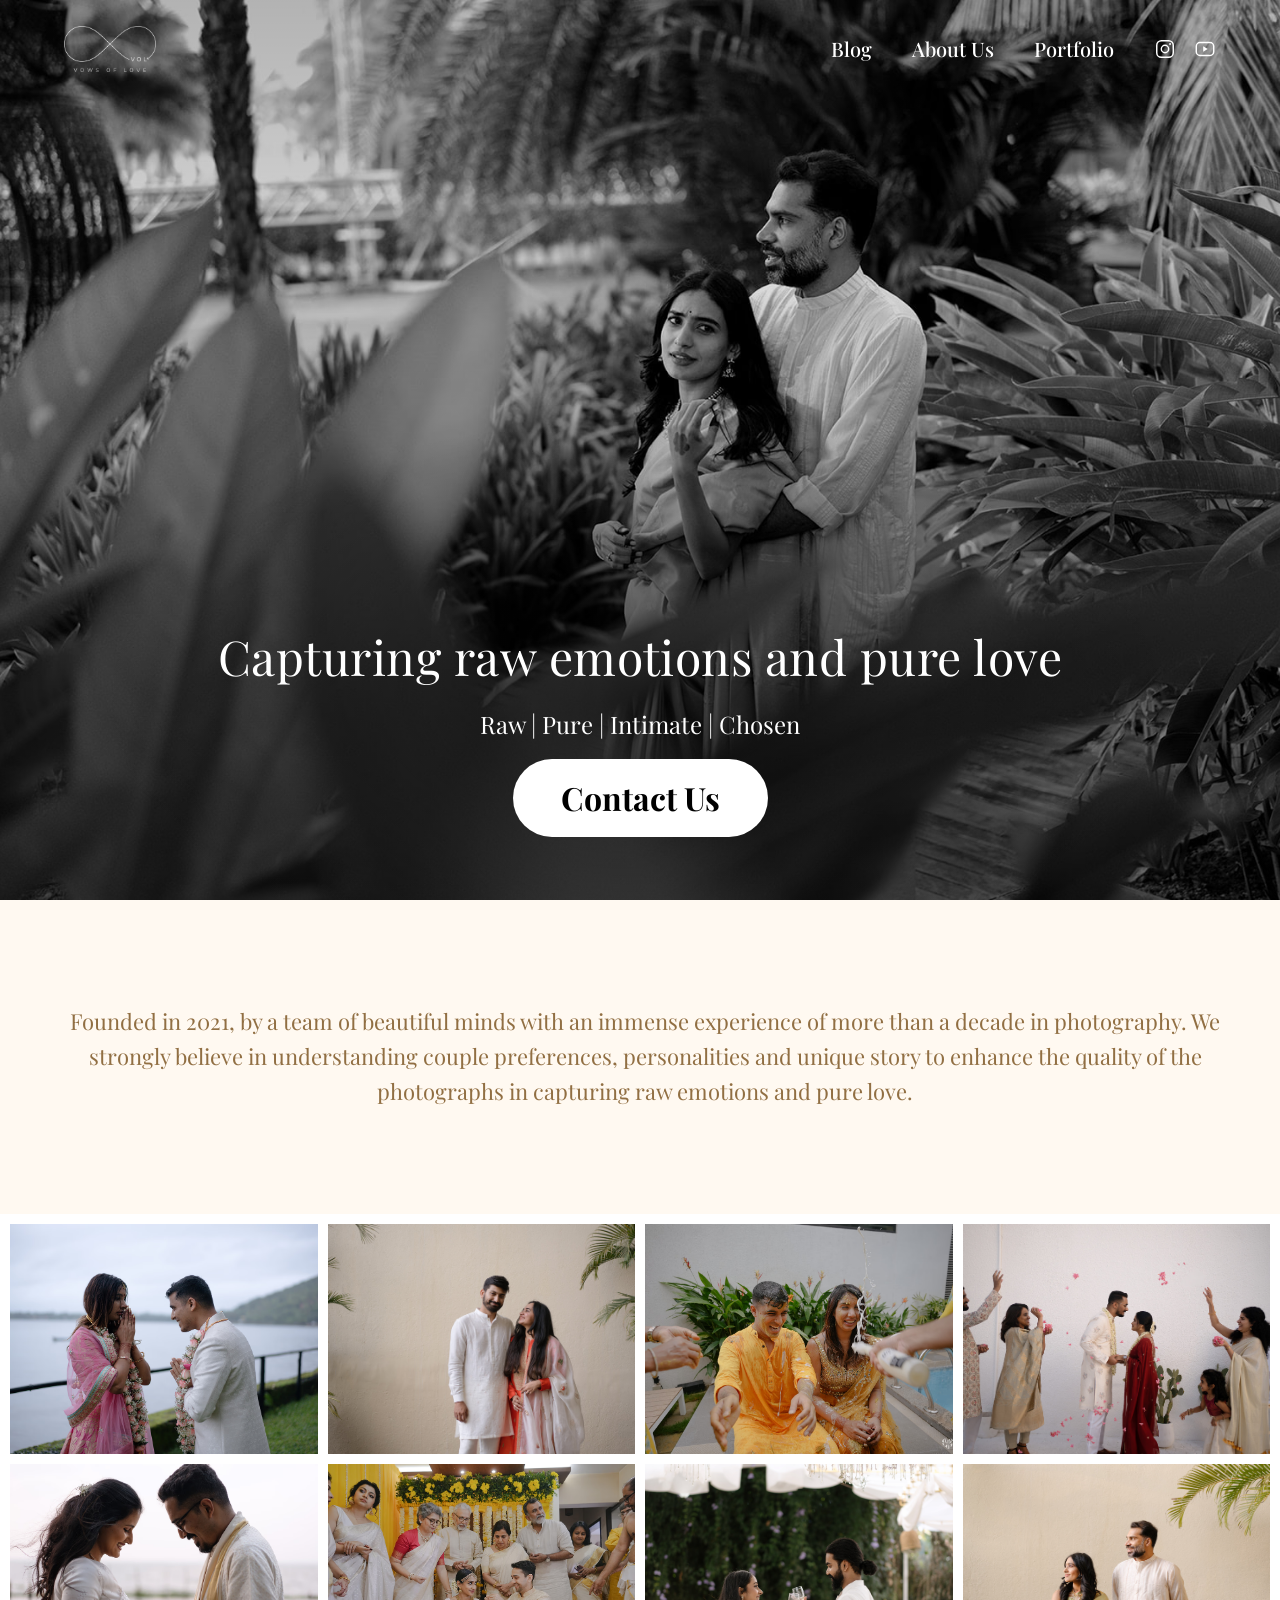
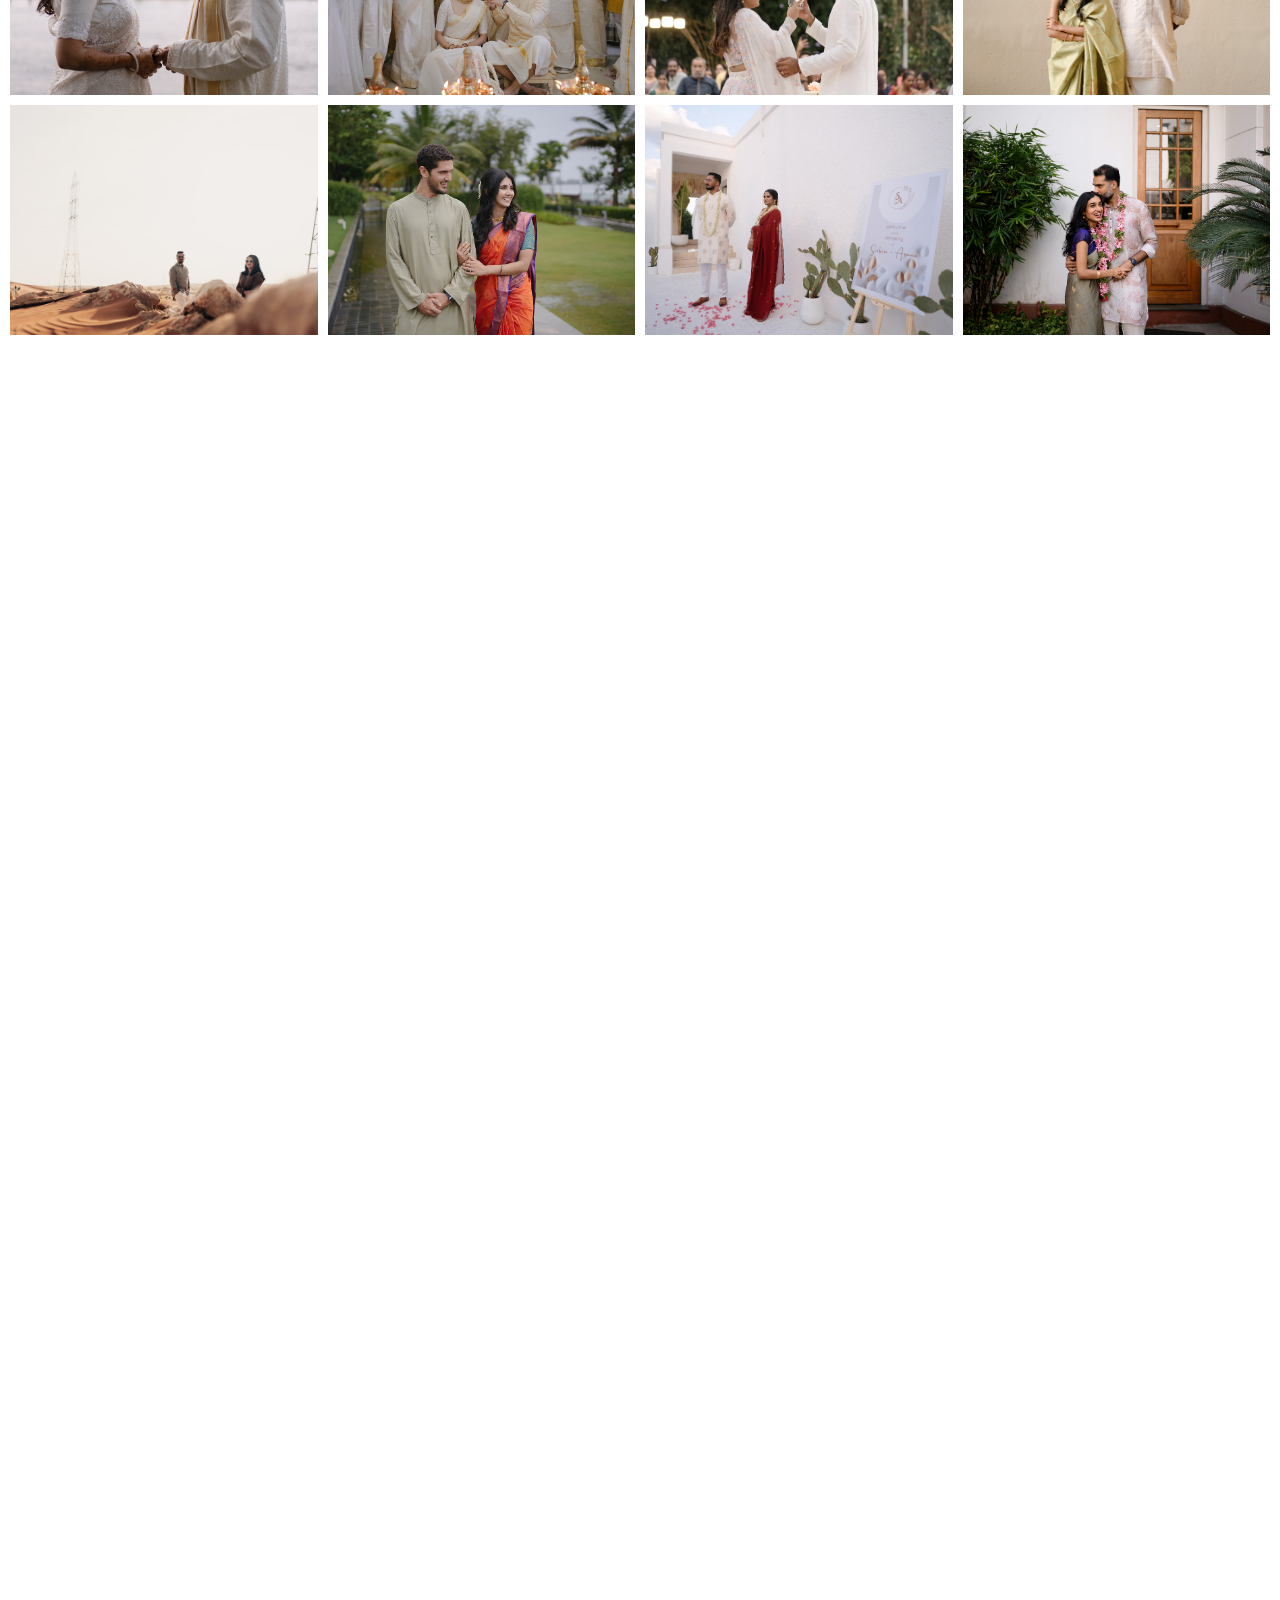
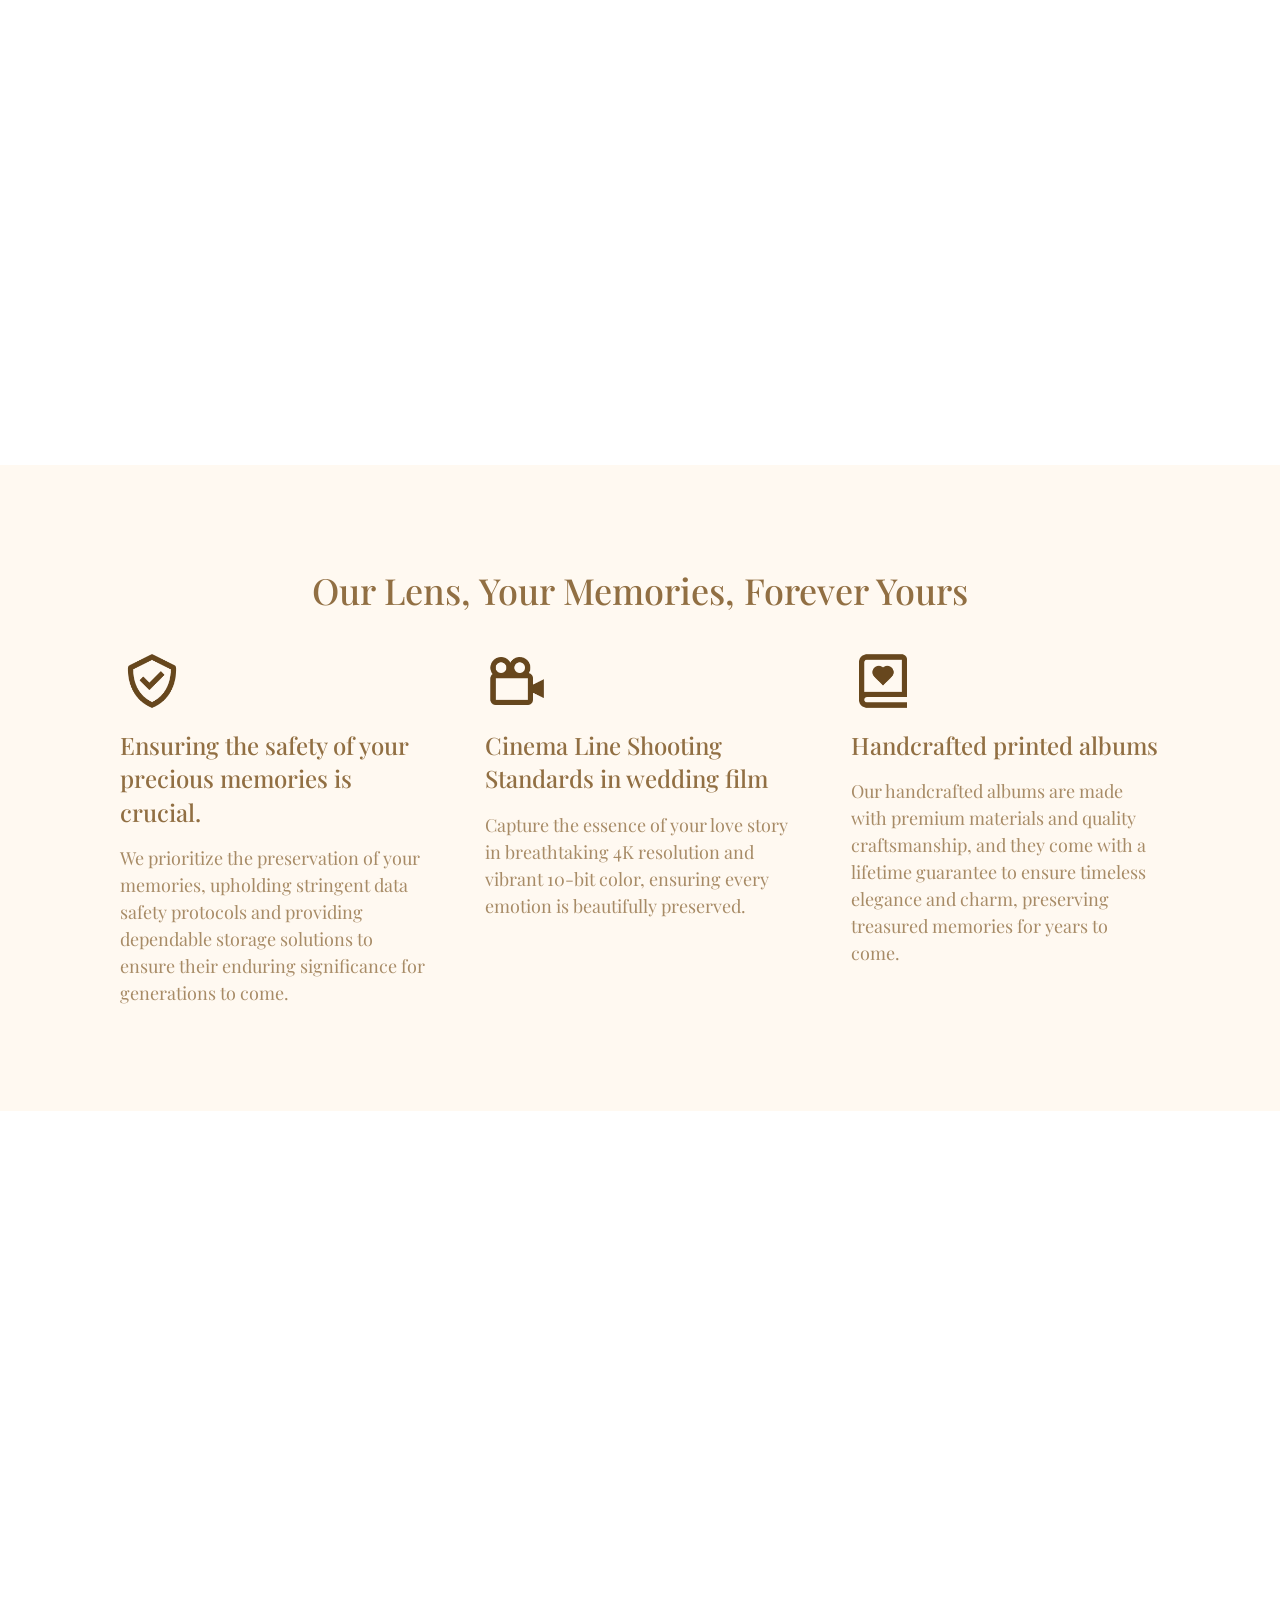
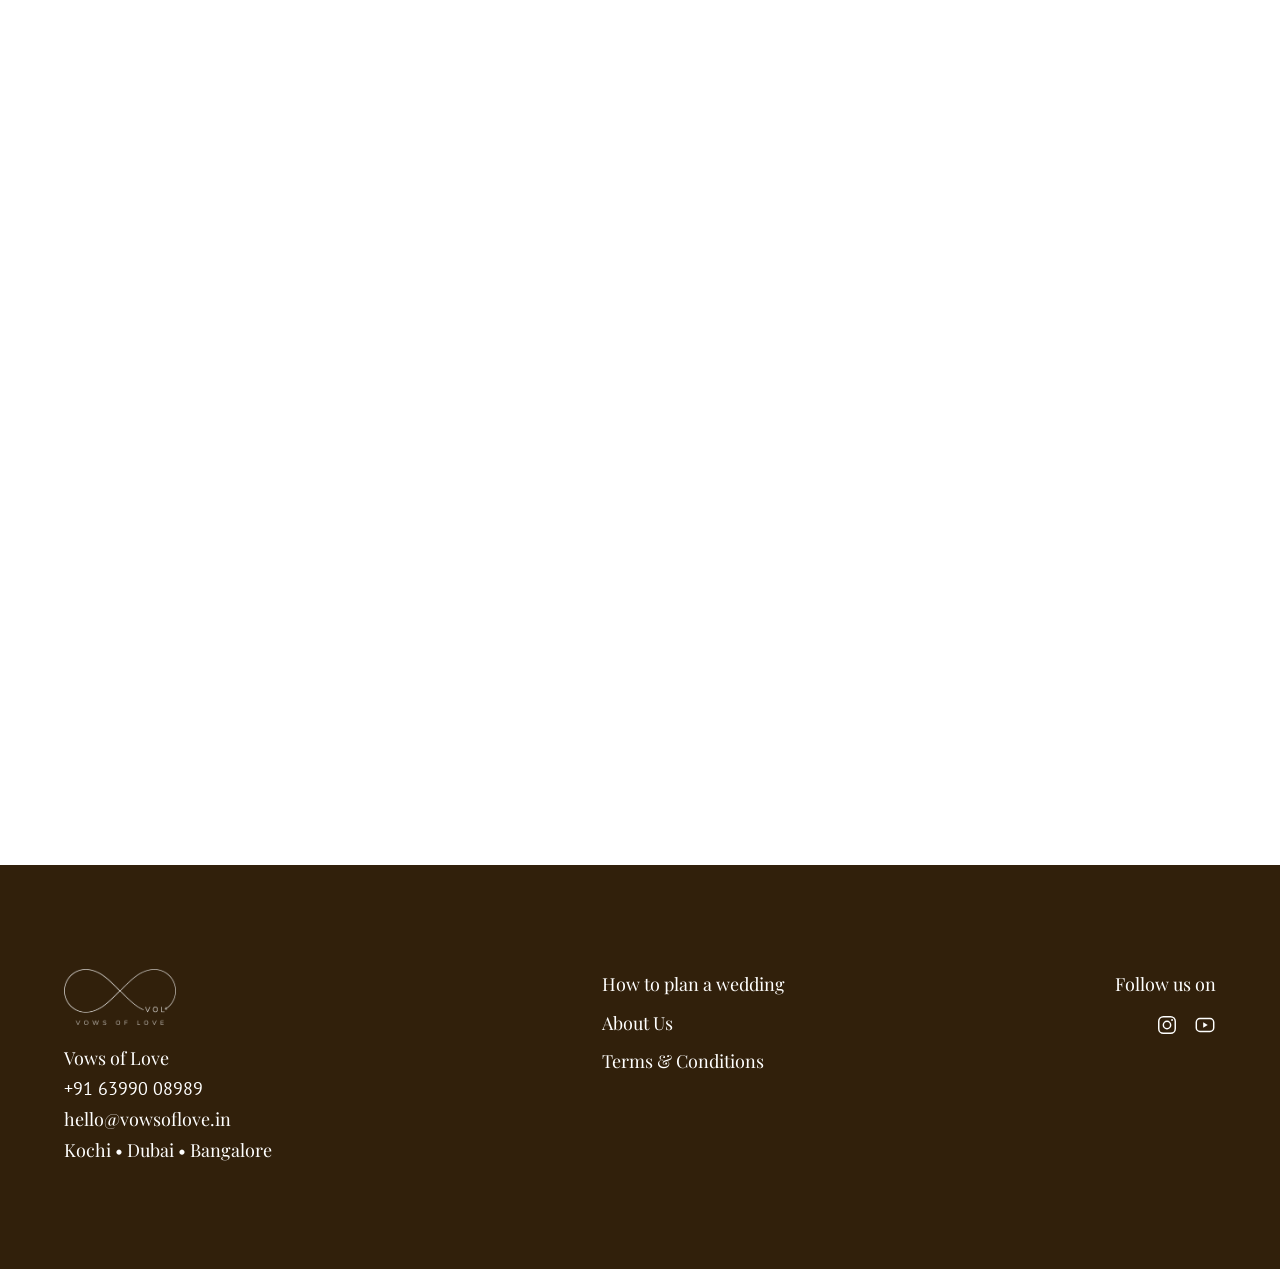
==== index.html @ e4da9278 "Initial commit: Vows of Love static site Hand-coded rebuild of the Framer site — home, about, weddin" ====
<!DOCTYPE html>
<html lang="en">
<head>
<meta charset="UTF-8" />
<meta name="viewport" content="width=device-width, initial-scale=1" />
<title>Vows of Love &mdash; Documentary Wedding Photography &amp; Films</title>
<meta name="description" content="Vows of Love (VOL) is a documentary-driven wedding photography and film studio capturing raw emotions, genuine connections and real moments. Based in Kochi, Dubai &amp; Bangalore." />
<meta name="keywords" content="wedding photography, wedding films, documentary wedding photography, candid wedding photographer, cinematic wedding film, Kochi wedding photographer, Dubai wedding photographer, Bangalore wedding photographer, Vows of Love, VOL" />
<meta name="author" content="Vows of Love" />
<meta name="robots" content="index, follow" />
<link rel="canonical" href="https://vowsoflove.in/" />
<meta name="theme-color" content="#31200b" />

<meta property="og:type" content="website" />
<meta property="og:site_name" content="Vows of Love" />
<meta property="og:title" content="Vows of Love — Documentary Wedding Photography & Films" />
<meta property="og:description" content="Capturing raw emotions and pure love. Documentary-driven, cinematic wedding photography and films." />
<meta property="og:url" content="https://vowsoflove.in/" />
<meta property="og:image" content="https://vowsoflove.in/images/hero_image.avif" />
<meta property="og:locale" content="en_US" />

<meta name="twitter:card" content="summary_large_image" />
<meta name="twitter:title" content="Vows of Love — Documentary Wedding Photography & Films" />
<meta name="twitter:description" content="Capturing raw emotions and pure love. Documentary-driven, cinematic wedding photography and films." />
<meta name="twitter:image" content="https://vowsoflove.in/images/hero_image.avif" />

<link rel="icon" href="favicon.svg" type="image/svg+xml" />
<link rel="apple-touch-icon" href="favicon.svg" />

<link rel="preconnect" href="https://fonts.googleapis.com" />
<link rel="preconnect" href="https://fonts.gstatic.com" crossorigin />
<link href="https://fonts.googleapis.com/css2?family=Playfair+Display:ital,wght@0,400;0,500;0,600;0,700;0,900;1,400;1,600&family=PT+Sans:wght@400;700&display=swap" rel="stylesheet" />
<link rel="stylesheet" href="css/styles.css" />
<script>document.documentElement.classList.add("js")</script>
<script type="application/ld+json">
{
  "@context": "https://schema.org",
  "@type": "ProfessionalService",
  "name": "Vows of Love",
  "alternateName": "VOL",
  "description": "Documentary-driven wedding photography and film studio capturing raw emotions and real moments.",
  "url": "https://vowsoflove.in/",
  "logo": "https://vowsoflove.in/favicon.svg",
  "image": "https://vowsoflove.in/images/hero_image.avif",
  "email": "hello@vowsoflove.in",
  "telephone": "+91-63990-08989",
  "foundingDate": "2021",
  "areaServed": ["Kochi", "Dubai", "Bangalore"],
  "sameAs": [
    "https://www.instagram.com/vowsoflove/",
    "https://www.youtube.com/@vowsoflove"
  ]
}
</script>
</head>
<body>

<!-- ============ HERO ============ -->
<section class="hero">
  <div class="hero__bg"></div>

  <header class="site-header">
    <a class="logo" href="./" aria-label="Vows of Love — home">
      <img src="images/logo.avif" alt="Vows of Love" />
    </a>
    <button class="nav-toggle" aria-label="Menu" aria-expanded="false">
      <span></span><span></span><span></span>
    </button>
    <nav class="nav">
      <a href="https://vowsoflove.pic-time.com/-anvithaamit/slidesblog/66155a6d12dd9012b037dd40?slideshowview=AAAAAN8AAACKPHDAaa4fJypTde-3_Q6gs95QeLQ_LTRPtUSsc5kYBvK4cDOcnmOZUrhyar-ElF2BUxKzBl6lVpk8tLTEt8O_mPviJJw5xzw56e62Av_DvQ,," target="_blank" rel="noopener">Blog</a>
      <a href="about.html">About Us</a>
      <a href="https://vowsoflove.pic-time.com/portfolio" target="_blank" rel="noopener">Portfolio</a>
      <span class="socials">
        <a href="https://www.instagram.com/vowsoflove/" target="_blank" rel="noopener" aria-label="Instagram">
          <svg viewBox="0 0 24 24"><rect x="3" y="3" width="18" height="18" rx="5"/><circle cx="12" cy="12" r="4"/><circle cx="17.5" cy="6.5" r="1" fill="#fff" stroke="none"/></svg>
          <span class="s-label">Instagram</span>
        </a>
        <a href="https://www.youtube.com/@vowsoflove." target="_blank" rel="noopener" aria-label="YouTube">
          <svg viewBox="0 0 24 24"><rect x="2.5" y="5" width="19" height="14" rx="4"/><path d="M10 9l5 3-5 3z" fill="#fff" stroke="none"/></svg>
          <span class="s-label">Youtube</span>
        </a>
      </span>
    </nav>
  </header>

  <div class="hero__inner">
    <h1>Capturing raw emotions and pure love</h1>
    <p class="hero__tagline">Raw | Pure | Intimate | Chosen</p>
    <a class="btn-pill" href="#contact">Contact Us</a>
  </div>
</section>

<!-- ============ INTRO ============ -->
<section class="intro" id="s-intro">
  <p class="reveal">Founded in 2021, by a team of beautiful minds with an immense experience of more than a decade in photography. We strongly believe in understanding couple preferences, personalities and unique story to enhance the quality of the photographs in capturing raw emotions and pure love.</p>
</section>

<!-- ============ PHOTO GRID (desktop) ============ -->
<section class="photo-grid" id="s-grid" aria-label="Photo gallery">
  <img src="images/gallery_01.avif" alt="Wedding photograph" loading="lazy" />
  <img src="images/gallery_02.avif" alt="Wedding photograph" loading="lazy" />
  <img src="images/gallery_03.avif" alt="Wedding photograph" loading="lazy" />
  <img src="images/gallery_04.avif" alt="Wedding photograph" loading="lazy" />
  <img src="images/gallery_05.avif" alt="Wedding photograph" loading="lazy" />
  <img src="images/gallery_06.avif" alt="Wedding photograph" loading="lazy" />
  <img src="images/gallery_07.avif" alt="Wedding photograph" loading="lazy" />
  <img src="images/gallery_08.avif" alt="Wedding photograph" loading="lazy" />
  <img src="images/gallery_09.avif" alt="Wedding photograph" loading="lazy" />
  <img src="images/gallery_10.avif" alt="Wedding photograph" loading="lazy" />
  <img src="images/gallery_11.avif" alt="Wedding photograph" loading="lazy" />
  <img src="images/gallery_12.avif" alt="Wedding photograph" loading="lazy" />
</section>

<!-- ============ PHOTO MARQUEE (mobile) ============ -->
<div class="photo-marquee" aria-label="Photo gallery">
  <div class="pm-row">
    <div class="pm-track pm-track--ltr">
      <img src="images/gallery_01.avif" alt="Wedding photograph" loading="lazy" />
      <img src="images/gallery_02.avif" alt="Wedding photograph" loading="lazy" />
      <img src="images/gallery_03.avif" alt="Wedding photograph" loading="lazy" />
      <img src="images/gallery_04.avif" alt="Wedding photograph" loading="lazy" />
      <img src="images/gallery_05.avif" alt="Wedding photograph" loading="lazy" />
      <img src="images/gallery_06.avif" alt="Wedding photograph" loading="lazy" />
      <img src="images/gallery_01.avif" alt="" aria-hidden="true" loading="lazy" />
      <img src="images/gallery_02.avif" alt="" aria-hidden="true" loading="lazy" />
      <img src="images/gallery_03.avif" alt="" aria-hidden="true" loading="lazy" />
      <img src="images/gallery_04.avif" alt="" aria-hidden="true" loading="lazy" />
      <img src="images/gallery_05.avif" alt="" aria-hidden="true" loading="lazy" />
      <img src="images/gallery_06.avif" alt="" aria-hidden="true" loading="lazy" />
    </div>
  </div>
  <div class="pm-row">
    <div class="pm-track pm-track--rtl">
      <img src="images/gallery_07.avif" alt="Wedding photograph" loading="lazy" />
      <img src="images/gallery_08.avif" alt="Wedding photograph" loading="lazy" />
      <img src="images/gallery_09.avif" alt="Wedding photograph" loading="lazy" />
      <img src="images/gallery_10.avif" alt="Wedding photograph" loading="lazy" />
      <img src="images/gallery_11.avif" alt="Wedding photograph" loading="lazy" />
      <img src="images/gallery_12.avif" alt="Wedding photograph" loading="lazy" />
      <img src="images/gallery_07.avif" alt="" aria-hidden="true" loading="lazy" />
      <img src="images/gallery_08.avif" alt="" aria-hidden="true" loading="lazy" />
      <img src="images/gallery_09.avif" alt="" aria-hidden="true" loading="lazy" />
      <img src="images/gallery_10.avif" alt="" aria-hidden="true" loading="lazy" />
      <img src="images/gallery_11.avif" alt="" aria-hidden="true" loading="lazy" />
      <img src="images/gallery_12.avif" alt="" aria-hidden="true" loading="lazy" />
    </div>
  </div>
</div>

<!-- ============ OUR APPROACH ============ -->
<section class="section approach" id="s-approach">
  <h2 class="sec-title reveal">Our Approach</h2>
  <p class="approach__lead reveal">We strongly believe that, genuine interest of understanding each of our couple is the best way to ensure the documentation of your big day and to deliver something that stays close to their heart forever. Our approach involves three stages,</p>
  <div class="approach__cols reveal">
    <p>We'll start with Pre-Production and planning, creating a customized pre-design document outlining the rituals, events, and timelines for your day. This helps with time management. The Creative Curator leads the process, understanding your needs and coordinating with the team, including facilitating testimonials from your recommended people. A Team Associate will be your point of contact throughout the process.</p>
    <p>The Execution, our Creative Curator with a team of experts in visual documenting will be blending with the you both in a great way of understanding your tastes on photography. Our Lead Photographers and Videographers will be assigned with specific roles and responsibilities to ensure the best way of creative documenting. Along with that, CC helps with guidance in your whole from visual creators perspective.</p>
    <p>The Postproduction, is where we presents the everlasting visual outputs ensuring every timelines which is already shared with you. Here we ensures your preferences with freedom of changes in outputs with our Creative Curator and Lead Editor.</p>
  </div>
</section>

<!-- ============ PARALLAX BANNER ============ -->
<section class="banner" id="s-banner" role="img" aria-label="Wedding moment"></section>

<!-- ============ FEATURED ON ============ -->
<section class="section featured" id="s-featured">
  <div class="featured__head reveal">
    <h2 class="sec-title">Featured on</h2>
    <span class="rule"></span>
  </div>
  <div class="logo-row reveal">
    <img class="l-mywed" src="images/client_logo_01.avif" alt="MyWed" loading="lazy" />
    <span class="dot"></span>
    <img class="l-wide" src="images/client_logo_02.avif" alt="WeddingSutra" loading="lazy" />
    <span class="dot"></span>
    <img class="l-vogue" src="images/client_logo_03.avif" alt="Vogue" loading="lazy" />
    <span class="dot"></span>
    <img class="l-zeiss" src="images/client_logo_04.webp" alt="Zeiss" loading="lazy" />
    <span class="dot"></span>
    <img class="l-sony" src="images/client_logo_05.avif" alt="Sony Alpha" loading="lazy" />
  </div>
</section>

<!-- ============ OUR LENS ============ -->
<section class="lens" id="s-lens">
  <h2 class="sec-title reveal">Our Lens, Your Memories, Forever Yours</h2>
  <div class="lens__cards">
    <article class="lens__card reveal">
      <img src="images/feature_icon_01.webp" alt="" aria-hidden="true" loading="lazy" />
      <h3>Ensuring the safety of your precious memories is crucial.</h3>
      <p>We prioritize the preservation of your memories, upholding stringent data safety protocols and providing dependable storage solutions to ensure their enduring significance for generations to come.</p>
    </article>
    <article class="lens__card reveal">
      <img src="images/feature_icon_02.webp" alt="" aria-hidden="true" loading="lazy" />
      <h3>Cinema Line Shooting Standards in wedding film</h3>
      <p>Capture the essence of your love story in breathtaking 4K resolution and vibrant 10-bit color, ensuring every emotion is beautifully preserved.</p>
    </article>
    <article class="lens__card reveal">
      <img src="images/feature_icon_03.avif" alt="" aria-hidden="true" loading="lazy" />
      <h3>Handcrafted printed albums</h3>
      <p>Our handcrafted albums are made with premium materials and quality craftsmanship, and they come with a lifetime guarantee to ensure timeless elegance and charm, preserving treasured memories for years to come.</p>
    </article>
  </div>
</section>

<!-- ============ CONTACT ============ -->
<section class="contact" id="contact">
  <iframe id="sn-form" title="Contact form"
    src="https://app.studioninja.co/contactform/parser/0a800fc8-77b1-1ee0-8177-dd617b1e3b1f/0a800fc9-77b1-1b90-8177-df7c1ca32be2"
    height="1200" scrolling="no" allowfullscreen></iframe>
</section>
<script src="https://app.studioninja.co/client-assets/form-render/assets/scripts/iframeResizer.js" data-iframe-id="sn-form"></script>

<!-- ============ FOOTER ============ -->
<footer class="site-footer">
  <div class="site-footer__inner">
    <div class="f-brand">
      <img src="images/logo.avif" alt="Vows of Love" />
      <p>Vows of Love</p>
      <p class="phone"><a href="tel:+916399008989">+91 63990 08989</a></p>
      <p><a href="mailto:hello@vowsoflove.in">hello@vowsoflove.in</a></p>
      <p>Kochi &bull; Dubai &bull; Bangalore</p>
    </div>
    <nav class="f-links">
      <a href="how-to-plan-a-wedding.html">How to plan a wedding</a>
      <a href="about.html">About Us</a>
      <a href="terms-and-conditions.html">Terms &amp; Conditions</a>
    </nav>
    <div class="f-social">
      <p>Follow us on</p>
      <div class="icons">
        <a href="https://www.instagram.com/vowsoflove/" target="_blank" rel="noopener" aria-label="Instagram">
          <svg viewBox="0 0 24 24"><rect x="3" y="3" width="18" height="18" rx="5"/><circle cx="12" cy="12" r="4"/><circle cx="17.5" cy="6.5" r="1" fill="#fff" stroke="none"/></svg>
        </a>
        <a href="https://www.youtube.com/@vowsoflove." target="_blank" rel="noopener" aria-label="YouTube">
          <svg viewBox="0 0 24 24"><rect x="2.5" y="5" width="19" height="14" rx="4"/><path d="M10 9l5 3-5 3z" fill="#fff" stroke="none"/></svg>
        </a>
      </div>
    </div>
  </div>
</footer>

<script src="js/main.js"></script>
</body>
</html>
---- css/styles.css ----
/* =========================================================
   Vows of Love — rebuilt without Framer
   ========================================================= */

/* ---------- Reset ---------- */
*,*::before,*::after{box-sizing:border-box;margin:0;padding:0}
html{-webkit-text-size-adjust:100%;scroll-behavior:smooth;overflow-x:hidden}
body{
  font-family:"Playfair Display",Georgia,"Times New Roman",serif;
  color:var(--brown);
  background:#fff;
  line-height:1.5;
  -webkit-font-smoothing:antialiased;
}
img{display:block;max-width:100%;height:auto}
a{color:inherit;text-decoration:none}
button{font:inherit;cursor:pointer}
ul{list-style:none}

/* ---------- Tokens ---------- */
:root{
  --brown:#916f43;
  --brown-80:rgba(145,111,67,.8);
  --cream:#fff9f1;
  --dark:#31200b;
  --white:#fff;
  --maxw:1280px;
  --pad-x:64px;
  --sec-y:104px;
  --serif:"Playfair Display",Georgia,"Times New Roman",serif;
  --sans:"PT Sans","Trebuchet MS",system-ui,sans-serif;
}

/* ---------- Layout helpers ---------- */
.section{padding:var(--sec-y) var(--pad-x)}
.container{max-width:1152px;margin-inline:auto}
.bg-cream{background:var(--cream)}
.bg-white{background:#fff}
.center{text-align:center}

/* ---------- Reveal animation ---------- */
.js .reveal{opacity:0;transform:translateY(24px);transition:opacity .8s ease,transform .8s ease}
.js .reveal.is-visible{opacity:1;transform:none}
@media (prefers-reduced-motion:reduce){
  .reveal{opacity:1;transform:none;transition:none}
  .pm-track{animation:none !important}
  html{scroll-behavior:auto}
}

/* =========================================================
   Header / Nav
   ========================================================= */
.site-header{
  position:absolute;top:0;left:0;right:0;z-index:40;
  display:flex;align-items:center;justify-content:space-between;
  padding:26px var(--pad-x);
}
.site-header--solid{position:static;background:var(--dark)}
.site-header .logo{position:relative;z-index:41}
.site-header .logo img{height:46px;width:auto}
.site-header--solid .logo img{filter:brightness(0) invert(1);opacity:.92}
.nav{display:flex;align-items:center;gap:40px}
.nav a,.nav span{
  font-family:var(--serif);font-weight:500;font-size:20px;color:#fff;
  transition:opacity .2s ease;
}
.nav a:hover{opacity:.7}
.nav .socials{display:flex;align-items:center;gap:18px}
.nav .socials a{display:inline-flex;align-items:center;gap:14px}
.nav .socials svg{width:22px;height:22px;fill:none;stroke:#fff;stroke-width:1.6}
.s-label{display:none}
.nav-toggle{display:none;background:none;border:0;width:32px;height:32px;position:relative;z-index:41}
.nav-toggle span{
  display:block;height:2px;width:100%;background:#fff;margin:6px 0;border-radius:2px;
  transform-origin:center;transition:transform .3s ease,opacity .2s ease;
}
.nav-toggle[aria-expanded="true"] span:nth-child(1){transform:translateY(8px) rotate(45deg)}
.nav-toggle[aria-expanded="true"] span:nth-child(2){opacity:0}
.nav-toggle[aria-expanded="true"] span:nth-child(3){transform:translateY(-8px) rotate(-45deg)}

/* =========================================================
   Hero
   ========================================================= */
.hero{
  position:relative;
  min-height:100svh;
  min-height:100vh;
  display:flex;flex-direction:column;justify-content:flex-end;
  align-items:center;
  padding:0 24px clamp(40px,7vh,72px);
  color:#fff;
  overflow:hidden;
}
.hero__bg{
  position:absolute;inset:0;
  background:url("../images/hero_image.avif") center/cover no-repeat;
}
.hero__bg::after{
  content:"";position:absolute;inset:0;
  background:
    radial-gradient(60% 45% at 50% 78%,rgba(0,0,0,.55),transparent 70%),
    linear-gradient(to bottom,rgba(0,0,0,.28) 0%,rgba(0,0,0,.12) 32%,rgba(0,0,0,.55) 100%);
}
.hero__inner{position:relative;z-index:2;display:flex;flex-direction:column;align-items:center;gap:20px;max-width:900px}
.hero h1{
  font-family:var(--serif);font-weight:400;font-size:48px;line-height:1.4;
  text-align:center;letter-spacing:.01em;
}
.hero__tagline{font-family:var(--serif);font-weight:400;font-size:24px;line-height:1.2;text-align:center}
.btn-pill{
  display:inline-flex;align-items:center;justify-content:center;
  background:#fff;color:#000;
  font-family:var(--serif);font-weight:700;font-size:32px;line-height:1.2;
  padding:20px 48px;border-radius:120px;
  transition:transform .2s ease,box-shadow .2s ease;
}
.btn-pill:hover{transform:translateY(-2px);box-shadow:0 12px 30px rgba(0,0,0,.25)}

/* =========================================================
   Intro
   ========================================================= */
.intro{background:var(--cream);padding:var(--sec-y) 54px var(--sec-y) 64px}
.intro p{
  max-width:1162px;margin-inline:auto;text-align:center;
  font-family:var(--serif);font-weight:400;font-size:22px;line-height:1.6;color:var(--brown);
}

/* =========================================================
   Photo grid (desktop only)
   ========================================================= */
.photo-grid{
  display:grid;grid-template-columns:repeat(4,1fr);gap:10px;background:#fff;
  padding:10px;
}
.photo-grid img{width:100%;height:100%;aspect-ratio:4/3;object-fit:cover;display:block}

/* Mobile photo marquee (two rows, opposite directions) */
.photo-marquee{display:none}
@keyframes pm-ltr{from{transform:translateX(-50%)}to{transform:translateX(0)}}
@keyframes pm-rtl{from{transform:translateX(0)}to{transform:translateX(-50%)}}

/* =========================================================
   Section heading
   ========================================================= */
.sec-title{
  font-family:var(--serif);font-weight:500;font-size:36px;line-height:1.2;
  color:var(--brown);text-align:center;
}
.eyebrow{
  font-family:var(--serif);font-weight:500;font-size:16px;letter-spacing:.18em;
  text-transform:uppercase;color:var(--brown-80);text-align:center;
}

/* =========================================================
   Our Approach
   ========================================================= */
.approach{display:flex;flex-direction:column;align-items:center;gap:30px;background:#fff}
.approach__lead{
  max-width:1152px;text-align:center;
  font-family:var(--serif);font-weight:400;font-size:22px;line-height:1.6;color:var(--brown);
}
.approach__cols{
  display:grid;grid-template-columns:repeat(3,1fr);gap:32px;max-width:1152px;width:100%;
  margin-top:12px;
}
.approach__cols p{
  background:#fffbf4;
  border:1px solid #ece0d0;
  border-radius:18px;
  padding:40px 34px;
  text-align:center;
  font-family:var(--serif);font-weight:400;font-size:18px;line-height:1.5;color:var(--brown-80);
}

/* =========================================================
   Full-bleed parallax banner
   ========================================================= */
.banner{
  height:502px;
  background:url("../images/mid_sec.avif") center/cover no-repeat fixed;
}

/* =========================================================
   Featured on
   ========================================================= */
.featured{display:flex;flex-direction:column;align-items:center;gap:44px;background:#fff}
.featured__head{display:flex;flex-direction:column;align-items:center;gap:14px}
.featured__head .rule{width:96px;height:1px;background:rgba(145,111,67,.45)}
.logo-row{
  display:flex;flex-wrap:wrap;align-items:center;justify-content:center;gap:44px;
  max-width:1200px;
}
.logo-row img{
  height:46px;width:auto;max-width:300px;object-fit:contain;
  filter:grayscale(1);opacity:.5;
}
.logo-row .dot{width:7px;height:7px;border-radius:50%;background:var(--brown);opacity:.65;flex:none}

/* =========================================================
   Our Lens (feature cards)
   ========================================================= */
.lens{background:var(--cream);padding:var(--sec-y) 120px;display:flex;flex-direction:column;align-items:center;gap:36px}
.lens__cards{display:grid;grid-template-columns:repeat(3,1fr);gap:56px;max-width:1152px;width:100%}
.lens__card{display:flex;flex-direction:column;align-items:flex-start;gap:16px}
.lens__card img{width:64px;height:64px;object-fit:contain}
.lens__card h3{
  font-family:var(--serif);font-weight:500;font-size:24px;line-height:1.4;color:var(--brown);
}
.lens__card p{
  font-family:var(--serif);font-weight:400;font-size:18px;line-height:1.5;color:var(--brown-80);
}

/* =========================================================
   Contact (Studio Ninja embed)
   ========================================================= */
.contact{
  background:#fff;
  padding:clamp(40px,6vw,80px) 24px;
  display:flex;justify-content:center;
}
.contact iframe{
  width:100%;max-width:600px;border:0;overflow:hidden;
}

/* =========================================================
   Footer
   ========================================================= */
.site-footer{background:var(--dark);color:#fff;padding:var(--sec-y) var(--pad-x)}
.site-footer__inner{
  max-width:1200px;margin-inline:auto;
  display:flex;flex-wrap:wrap;justify-content:space-between;gap:80px;
}
.site-footer .f-brand img{height:56px;width:auto;margin-bottom:18px}
.site-footer .f-brand p,
.site-footer .f-links a,
.site-footer .f-social p{
  font-family:var(--serif);font-weight:400;font-size:18px;line-height:1.7;color:#fff;
}
.site-footer .f-brand p.phone{font-family:var(--sans)}
.site-footer .f-links{display:flex;flex-direction:column;gap:8px}
.site-footer .f-links a:hover{opacity:.7}
.site-footer .f-social{display:flex;flex-direction:column;align-items:flex-end;gap:14px;text-align:right}
.site-footer .f-social .icons{display:flex;gap:16px}
.site-footer .f-social svg{width:22px;height:22px;fill:none;stroke:#fff;stroke-width:1.6}

/* =========================================================
   Interior pages (Guide / Terms)
   ========================================================= */
.page-hero{background:var(--cream);padding:88px var(--pad-x) 64px;text-align:center}
.page-hero .eyebrow{margin-bottom:14px}
.page-hero h1{
  font-family:var(--serif);font-weight:700;font-size:48px;line-height:1.3;color:var(--dark);
}
.page-hero .sub{
  margin-top:12px;font-family:var(--serif);font-weight:400;font-size:22px;color:var(--brown);
}
.prose{max-width:860px;margin:0 auto;padding:72px var(--pad-x) 96px}
.prose .step-no{
  font-family:var(--serif);font-weight:500;font-size:15px;letter-spacing:.16em;
  text-transform:uppercase;color:var(--brown-80);
}
.prose h2{
  font-family:var(--serif);font-weight:600;font-size:24px;line-height:1.4;color:var(--brown);
  margin:6px 0 8px;
}
.prose p{
  font-family:var(--serif);font-weight:400;font-size:18px;line-height:1.7;color:var(--brown-80);
}
.prose .item{padding:22px 0;border-bottom:1px solid rgba(145,111,67,.18)}
.prose .item:last-child{border-bottom:0}
.prose p + p{margin-top:22px}

/* =========================================================
   Responsive
   ========================================================= */
@media (max-width:1100px){
  :root{--pad-x:40px;--sec-y:80px}
  .lens{padding:var(--sec-y) 40px}
}
@media (max-width:900px){
  .photo-grid{display:none}
  .photo-marquee{display:block;background:#fff;padding:8px 0;overflow:hidden}
  .pm-row{overflow:hidden}
  .pm-row + .pm-row{margin-top:8px}
  .pm-track{display:flex;width:max-content;will-change:transform}
  .pm-track img{width:78vw;max-width:340px;aspect-ratio:16/10;object-fit:cover;display:block;margin-right:8px;flex:none}
  .pm-track--ltr{animation:pm-ltr 38s linear infinite}
  .pm-track--rtl{animation:pm-rtl 44s linear infinite}
  .approach__cols{grid-template-columns:1fr;gap:28px;text-align:center}
  .lens__cards{grid-template-columns:1fr;gap:40px}
  .lens__card{align-items:center;text-align:center}
  .hero h1{font-size:38px}
  .btn-pill{font-size:26px;padding:16px 40px}
  .banner{background-attachment:scroll;height:360px}
  .logo-row{gap:32px 44px;max-width:560px}
  .logo-row .dot{display:none}
  .logo-row img{height:40px;opacity:.55}
  .logo-row .l-wide{max-width:260px}
}
@media (max-width:768px){
  .nav{
    position:fixed;inset:0;z-index:30;
    display:grid;grid-auto-flow:row;
    justify-content:center;align-content:center;justify-items:start;
    gap:clamp(30px,5vh,46px);
    background:#0c0c0a;
    padding:0 24px;
    transform:translateX(100%);
    transition:transform .38s cubic-bezier(.4,0,.2,1);
  }
  .nav.is-open{transform:translateX(0)}
  .nav a,.nav span{font-size:28px;font-weight:400;line-height:1}
  .nav .socials{
    display:grid;grid-auto-flow:row;justify-items:start;
    gap:clamp(30px,5vh,46px);
  }
  .nav .socials a{gap:14px;font-size:28px}
  .nav .socials svg{width:26px;height:26px}
  .s-label{display:inline}
  .nav-toggle{display:block}
  body.nav-open{overflow:hidden}
  body.nav-open .site-header{position:fixed;top:0;left:0;right:0;background:transparent}
}
@media (max-width:600px){
  :root{--pad-x:24px;--sec-y:64px}
  .intro{padding:var(--sec-y) 24px}
  .hero{padding-bottom:14vh}
  .hero h1{font-size:30px}
  .hero__tagline{font-size:19px}
  .btn-pill{font-size:22px;padding:14px 34px}
  .sec-title,.page-hero h1{font-size:28px}
  .intro p,.approach__lead{font-size:19px}
  .site-footer__inner{flex-direction:column;gap:40px}
  .site-footer .f-social{align-items:flex-start;text-align:left}
}
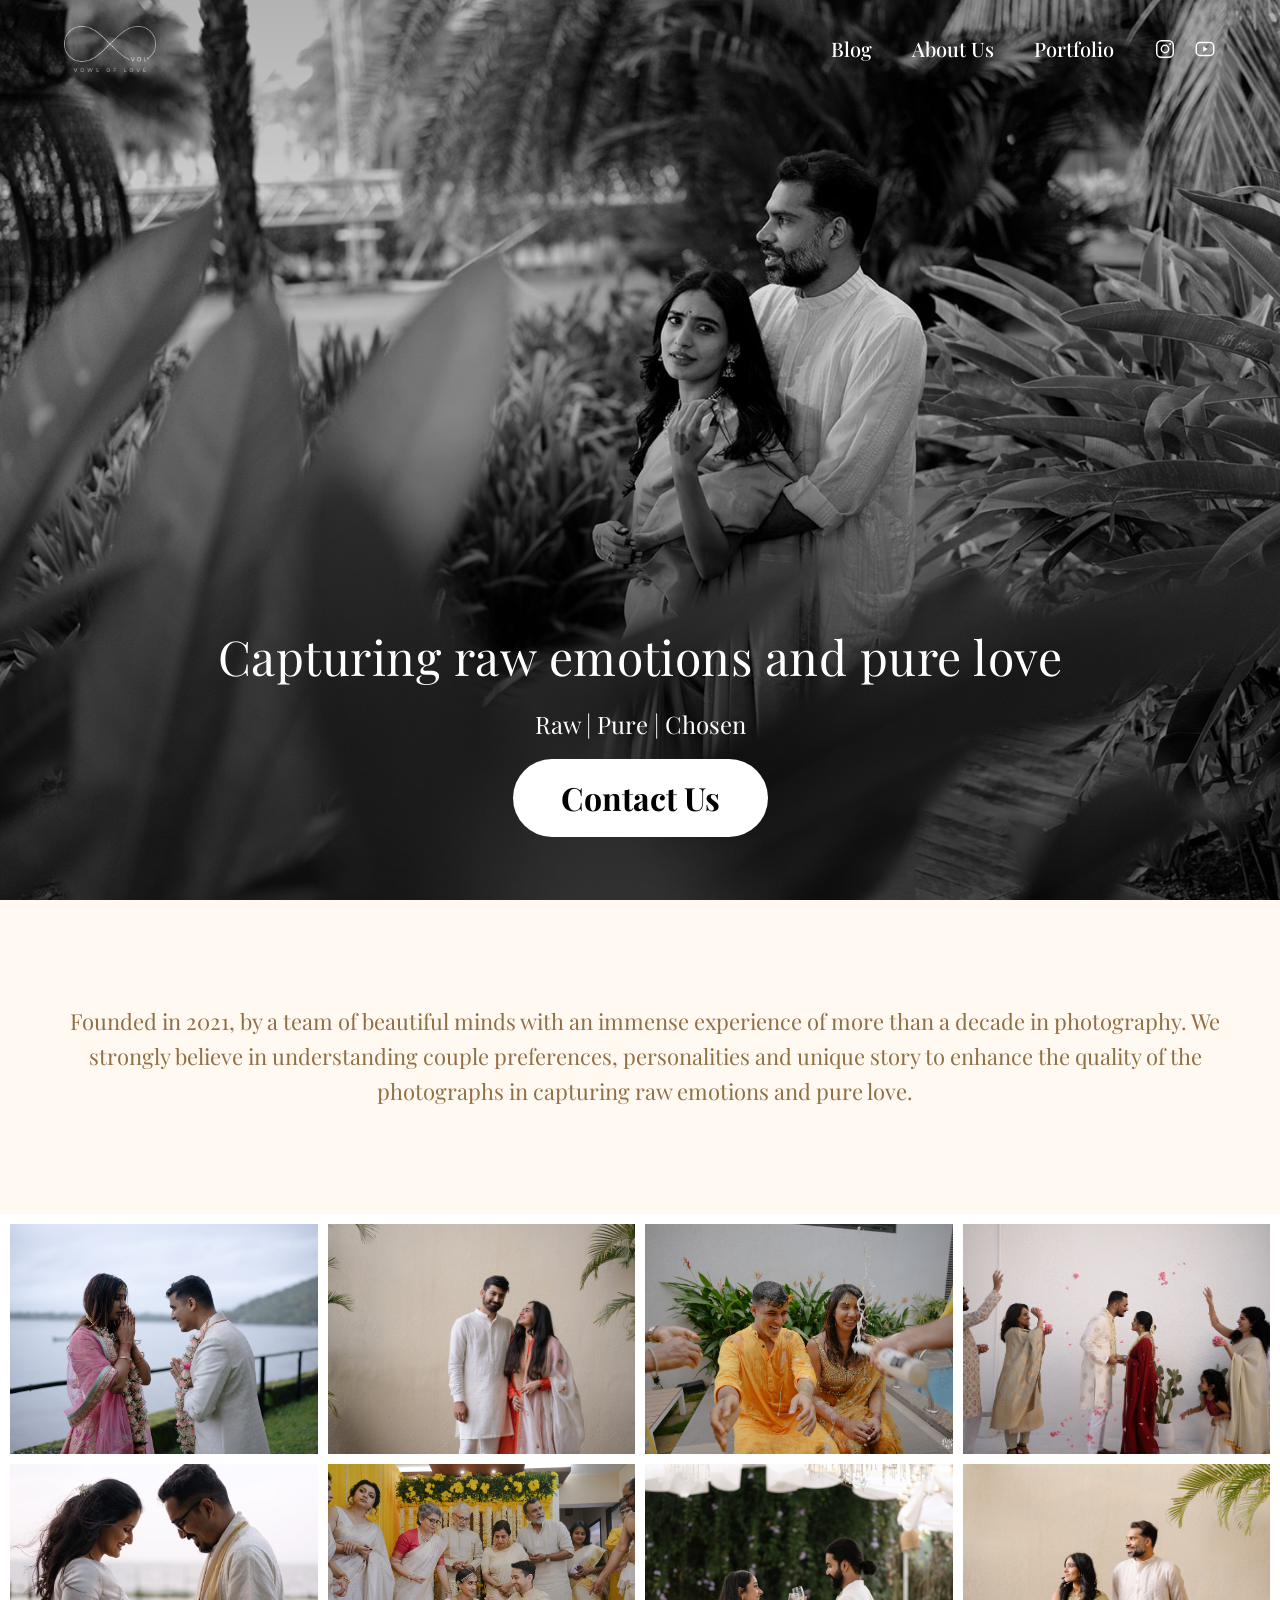
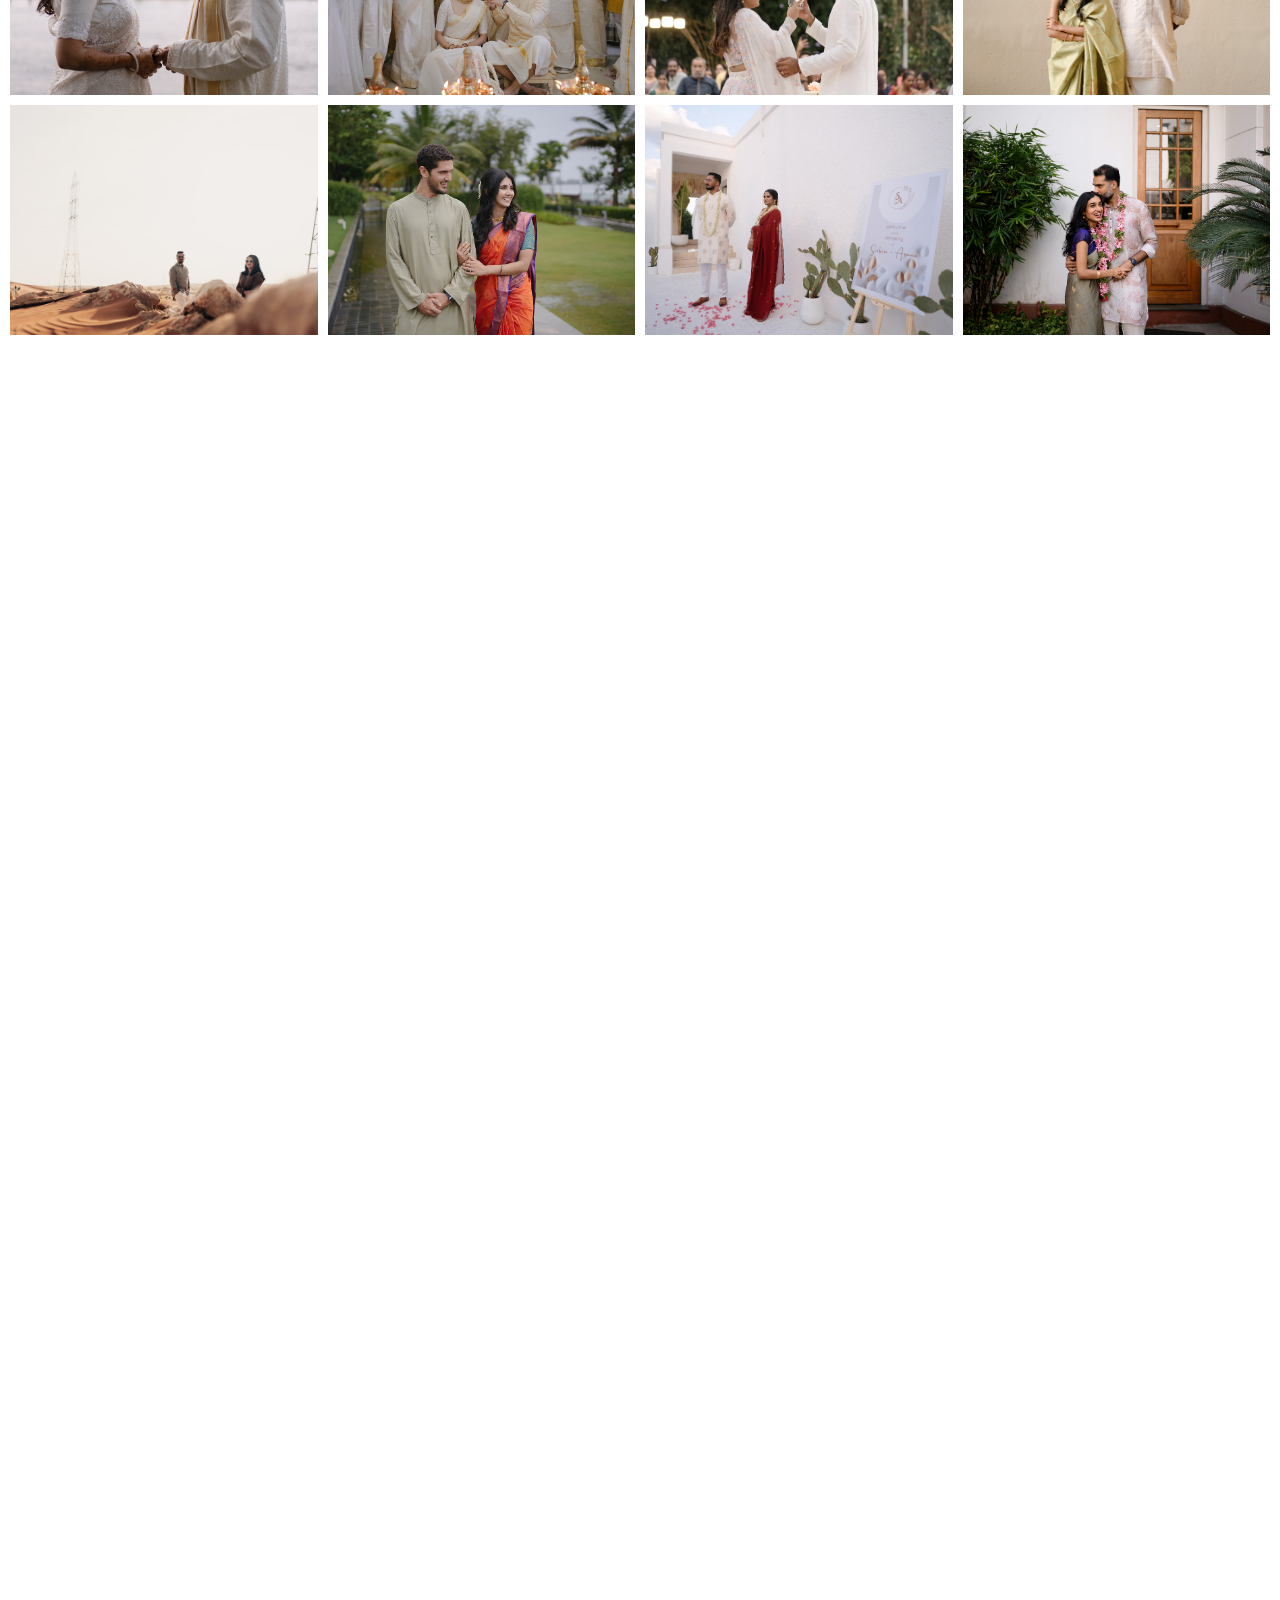
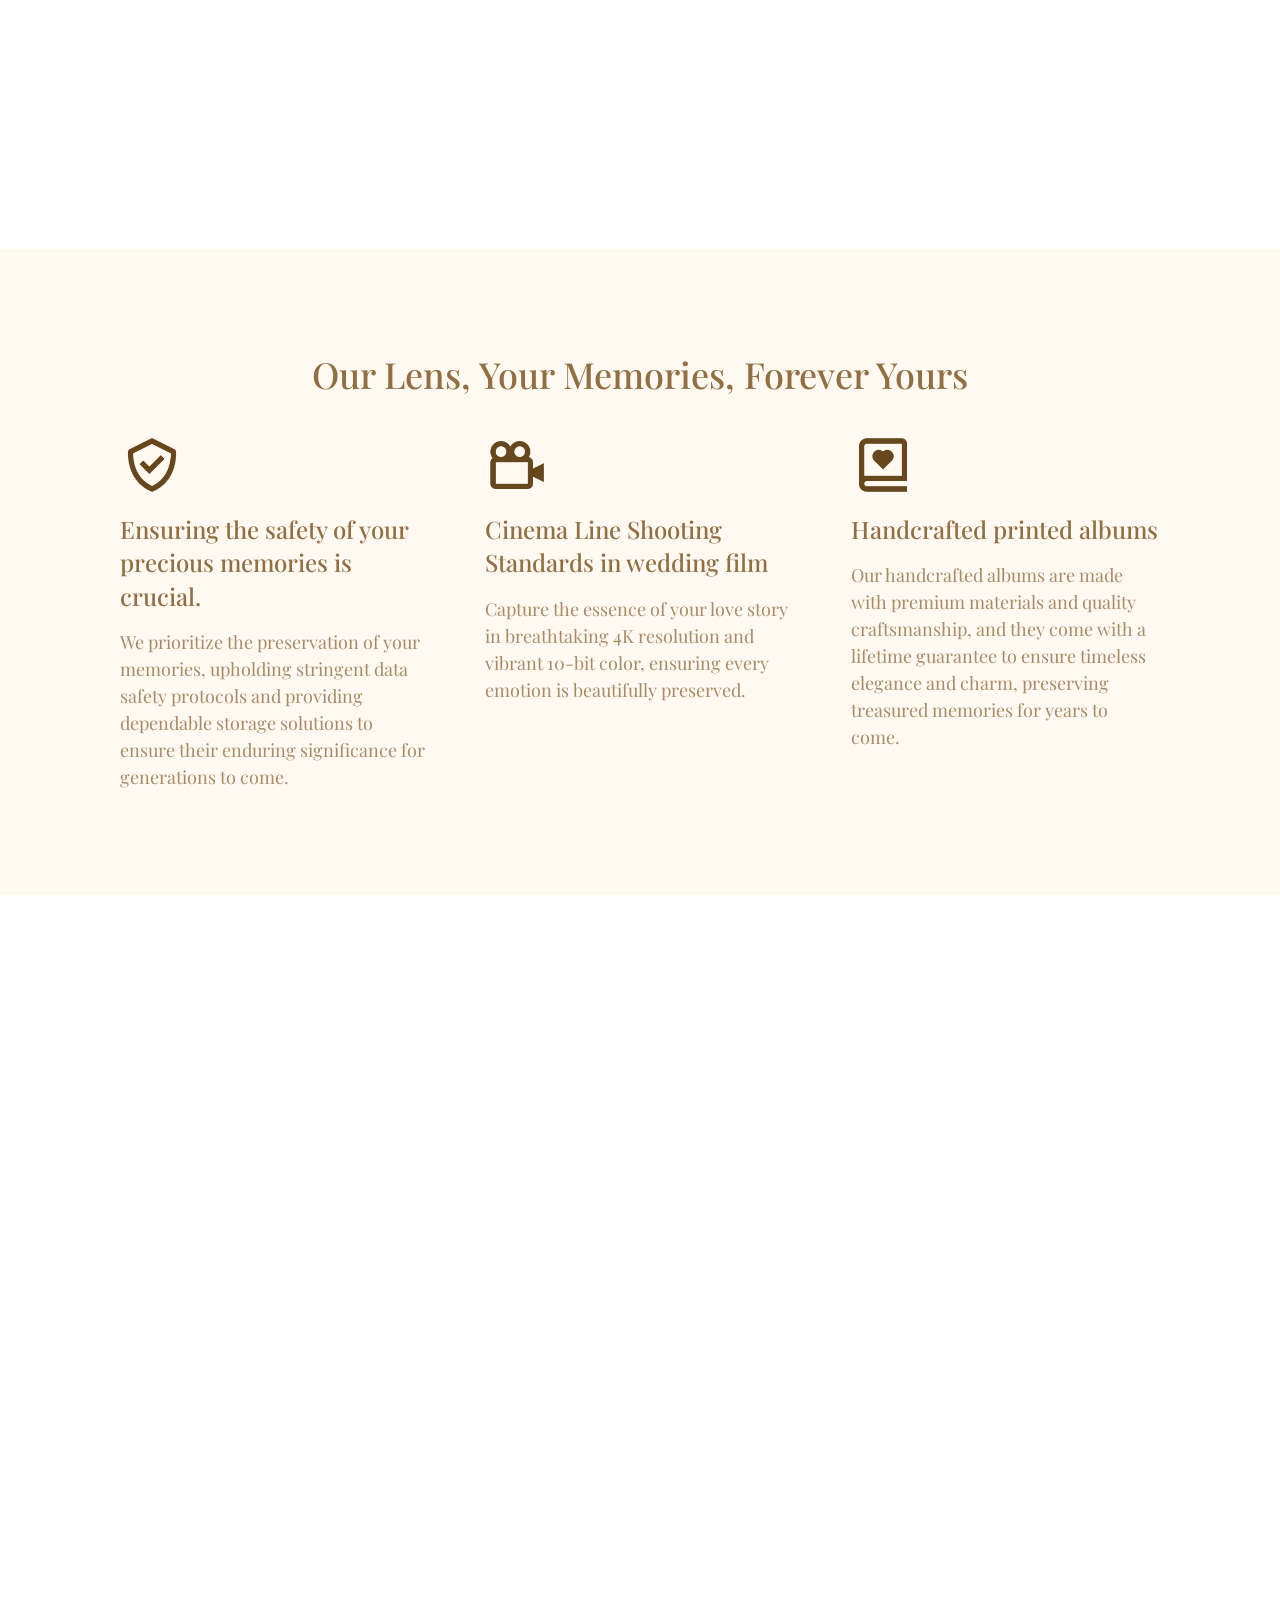
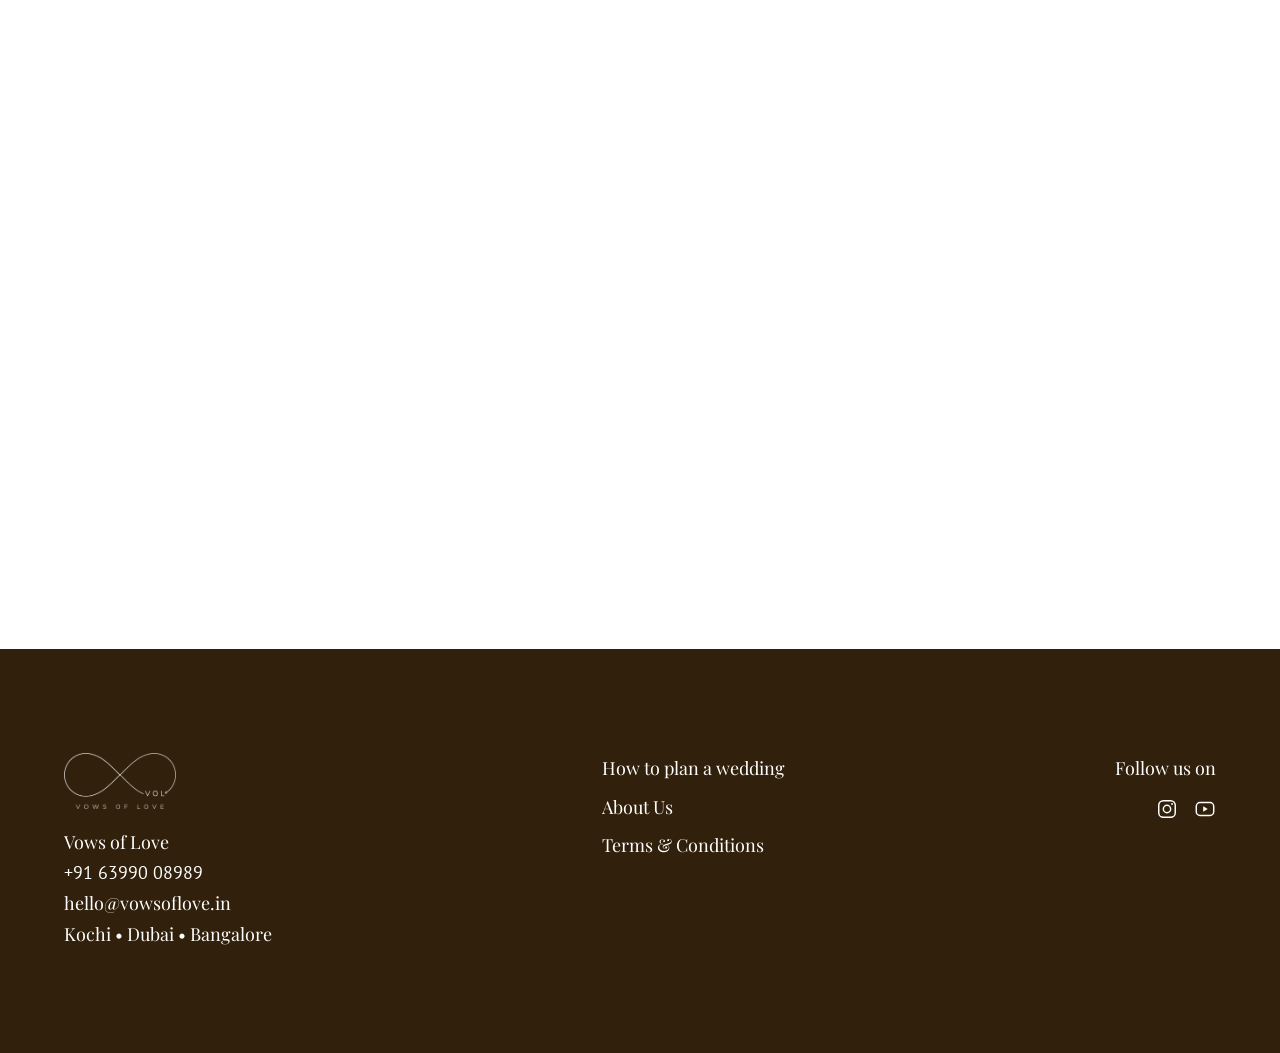
==== commit 053eade5: "Revise tagline and enhance approach section content Updated the hero tagline and restructured the ap" ====
--- a/index.html
+++ b/index.html
@@ -8,21 +8,21 @@
 <meta name="keywords" content="wedding photography, wedding films, documentary wedding photography, candid wedding photographer, cinematic wedding film, Kochi wedding photographer, Dubai wedding photographer, Bangalore wedding photographer, Vows of Love, VOL" />
 <meta name="author" content="Vows of Love" />
 <meta name="robots" content="index, follow" />
-<link rel="canonical" href="https://vowsoflove.in/" />
+<link rel="canonical" href="https://www.vowsoflove.in/" />
 <meta name="theme-color" content="#31200b" />
 
 <meta property="og:type" content="website" />
 <meta property="og:site_name" content="Vows of Love" />
 <meta property="og:title" content="Vows of Love — Documentary Wedding Photography & Films" />
 <meta property="og:description" content="Capturing raw emotions and pure love. Documentary-driven, cinematic wedding photography and films." />
-<meta property="og:url" content="https://vowsoflove.in/" />
-<meta property="og:image" content="https://vowsoflove.in/images/hero_image.avif" />
+<meta property="og:url" content="https://www.vowsoflove.in/" />
+<meta property="og:image" content="https://www.vowsoflove.in/images/hero_image.avif" />
 <meta property="og:locale" content="en_US" />
 
 <meta name="twitter:card" content="summary_large_image" />
 <meta name="twitter:title" content="Vows of Love — Documentary Wedding Photography & Films" />
 <meta name="twitter:description" content="Capturing raw emotions and pure love. Documentary-driven, cinematic wedding photography and films." />
-<meta name="twitter:image" content="https://vowsoflove.in/images/hero_image.avif" />
+<meta name="twitter:image" content="https://www.vowsoflove.in/images/hero_image.avif" />
 
 <link rel="icon" href="favicon.svg" type="image/svg+xml" />
 <link rel="apple-touch-icon" href="favicon.svg" />
@@ -39,9 +39,9 @@
   "name": "Vows of Love",
   "alternateName": "VOL",
   "description": "Documentary-driven wedding photography and film studio capturing raw emotions and real moments.",
-  "url": "https://vowsoflove.in/",
-  "logo": "https://vowsoflove.in/favicon.svg",
-  "image": "https://vowsoflove.in/images/hero_image.avif",
+  "url": "https://www.vowsoflove.in/",
+  "logo": "https://www.vowsoflove.in/favicon.svg",
+  "image": "https://www.vowsoflove.in/images/hero_image.avif",
   "email": "hello@vowsoflove.in",
   "telephone": "+91-63990-08989",
   "foundingDate": "2021",
@@ -85,7 +85,7 @@
 
   <div class="hero__inner">
     <h1>Capturing raw emotions and pure love</h1>
-    <p class="hero__tagline">Raw | Pure | Intimate | Chosen</p>
+    <p class="hero__tagline">Raw | Pure | Chosen</p>
     <a class="btn-pill" href="#contact">Contact Us</a>
   </div>
 </section>
@@ -152,9 +152,9 @@
   <h2 class="sec-title reveal">Our Approach</h2>
   <p class="approach__lead reveal">We strongly believe that, genuine interest of understanding each of our couple is the best way to ensure the documentation of your big day and to deliver something that stays close to their heart forever. Our approach involves three stages,</p>
   <div class="approach__cols reveal">
-    <p>We'll start with Pre-Production and planning, creating a customized pre-design document outlining the rituals, events, and timelines for your day. This helps with time management. The Creative Curator leads the process, understanding your needs and coordinating with the team, including facilitating testimonials from your recommended people. A Team Associate will be your point of contact throughout the process.</p>
-    <p>The Execution, our Creative Curator with a team of experts in visual documenting will be blending with the you both in a great way of understanding your tastes on photography. Our Lead Photographers and Videographers will be assigned with specific roles and responsibilities to ensure the best way of creative documenting. Along with that, CC helps with guidance in your whole from visual creators perspective.</p>
-    <p>The Postproduction, is where we presents the everlasting visual outputs ensuring every timelines which is already shared with you. Here we ensures your preferences with freedom of changes in outputs with our Creative Curator and Lead Editor.</p>
+    <p><b>RAW</b>Unfiltered emotions. Honest moments. Real stories. We allow moments to unfold naturally rather than turning your wedding into a constant photoshoot.</p>
+    <p><b>PURE</b>We look beyond the décor and details to document the relationships, emotions and atmosphere that make your wedding yours.</p>
+     <p><b>CHOSEN</b>Every frame has a reason. From thousands of moments, we carefully choose the images and scenes that deserve to become part of your story.</p>
   </div>
 </section>
 
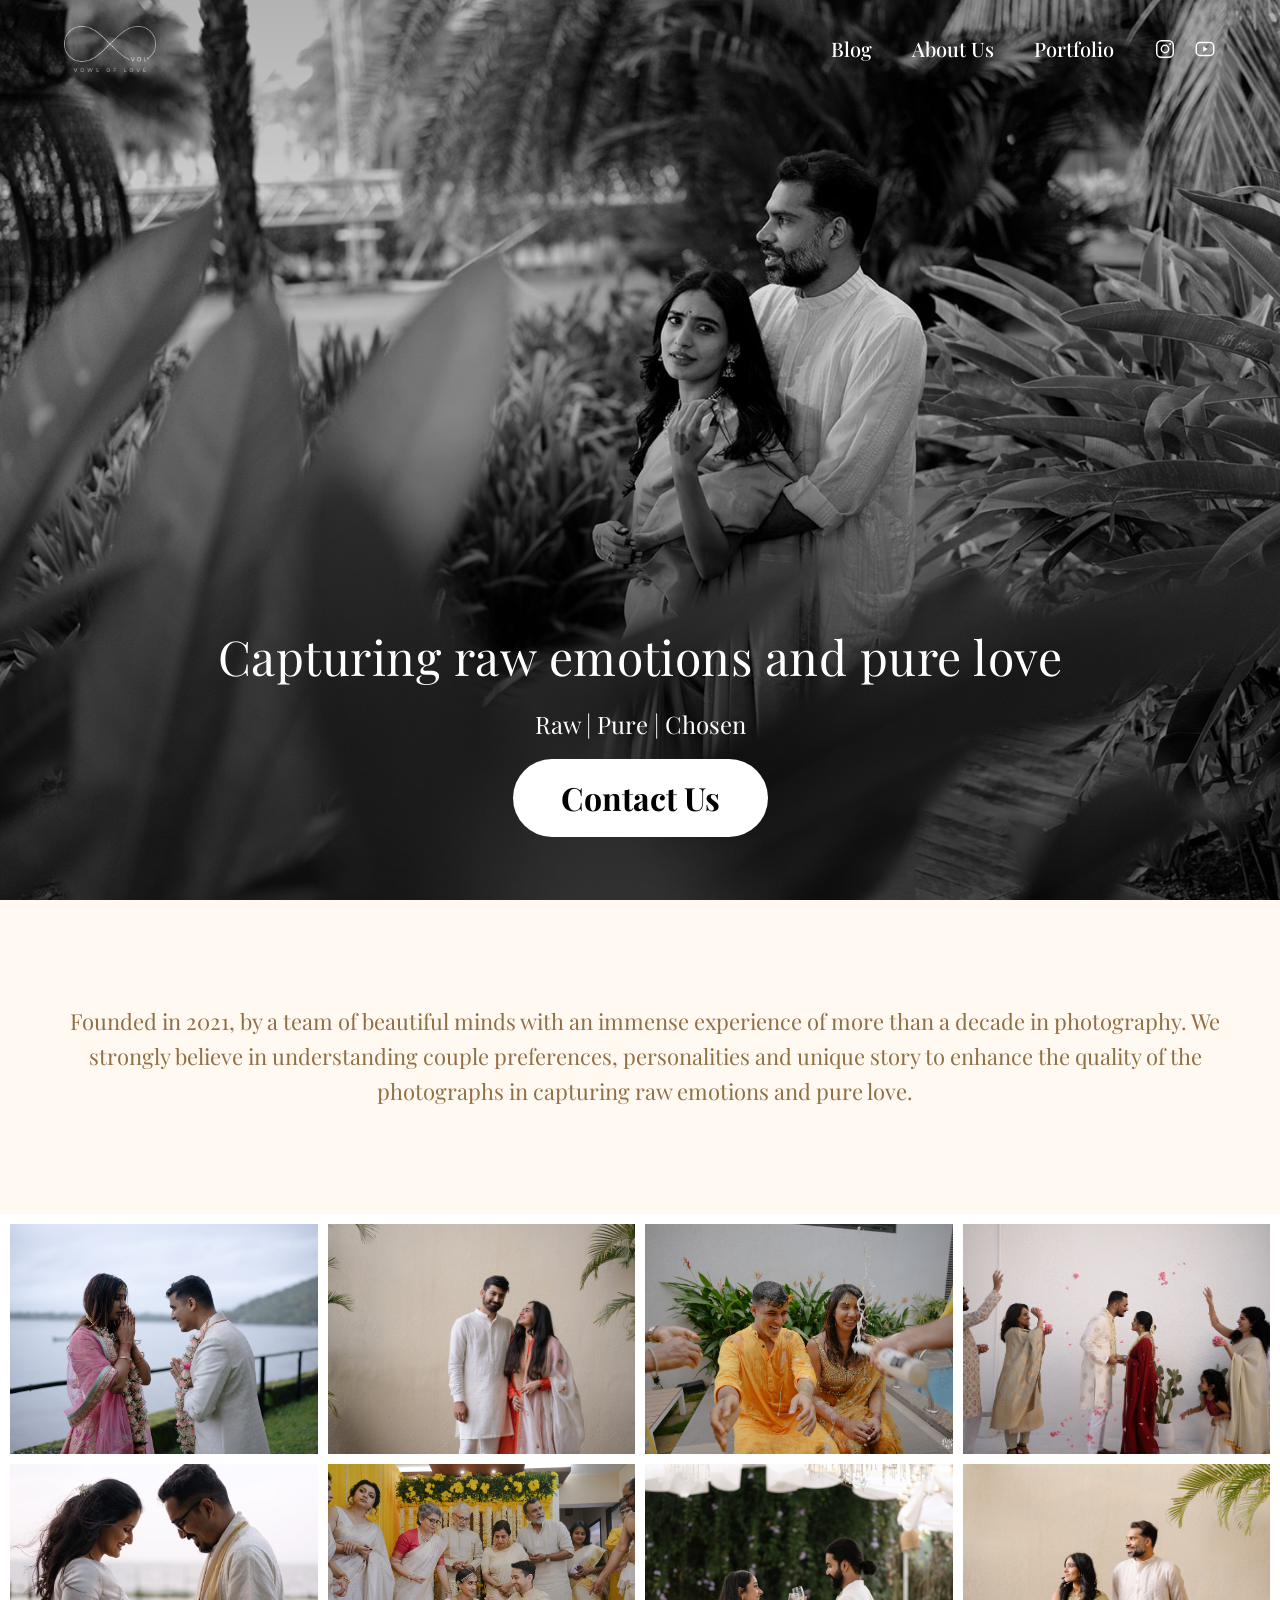
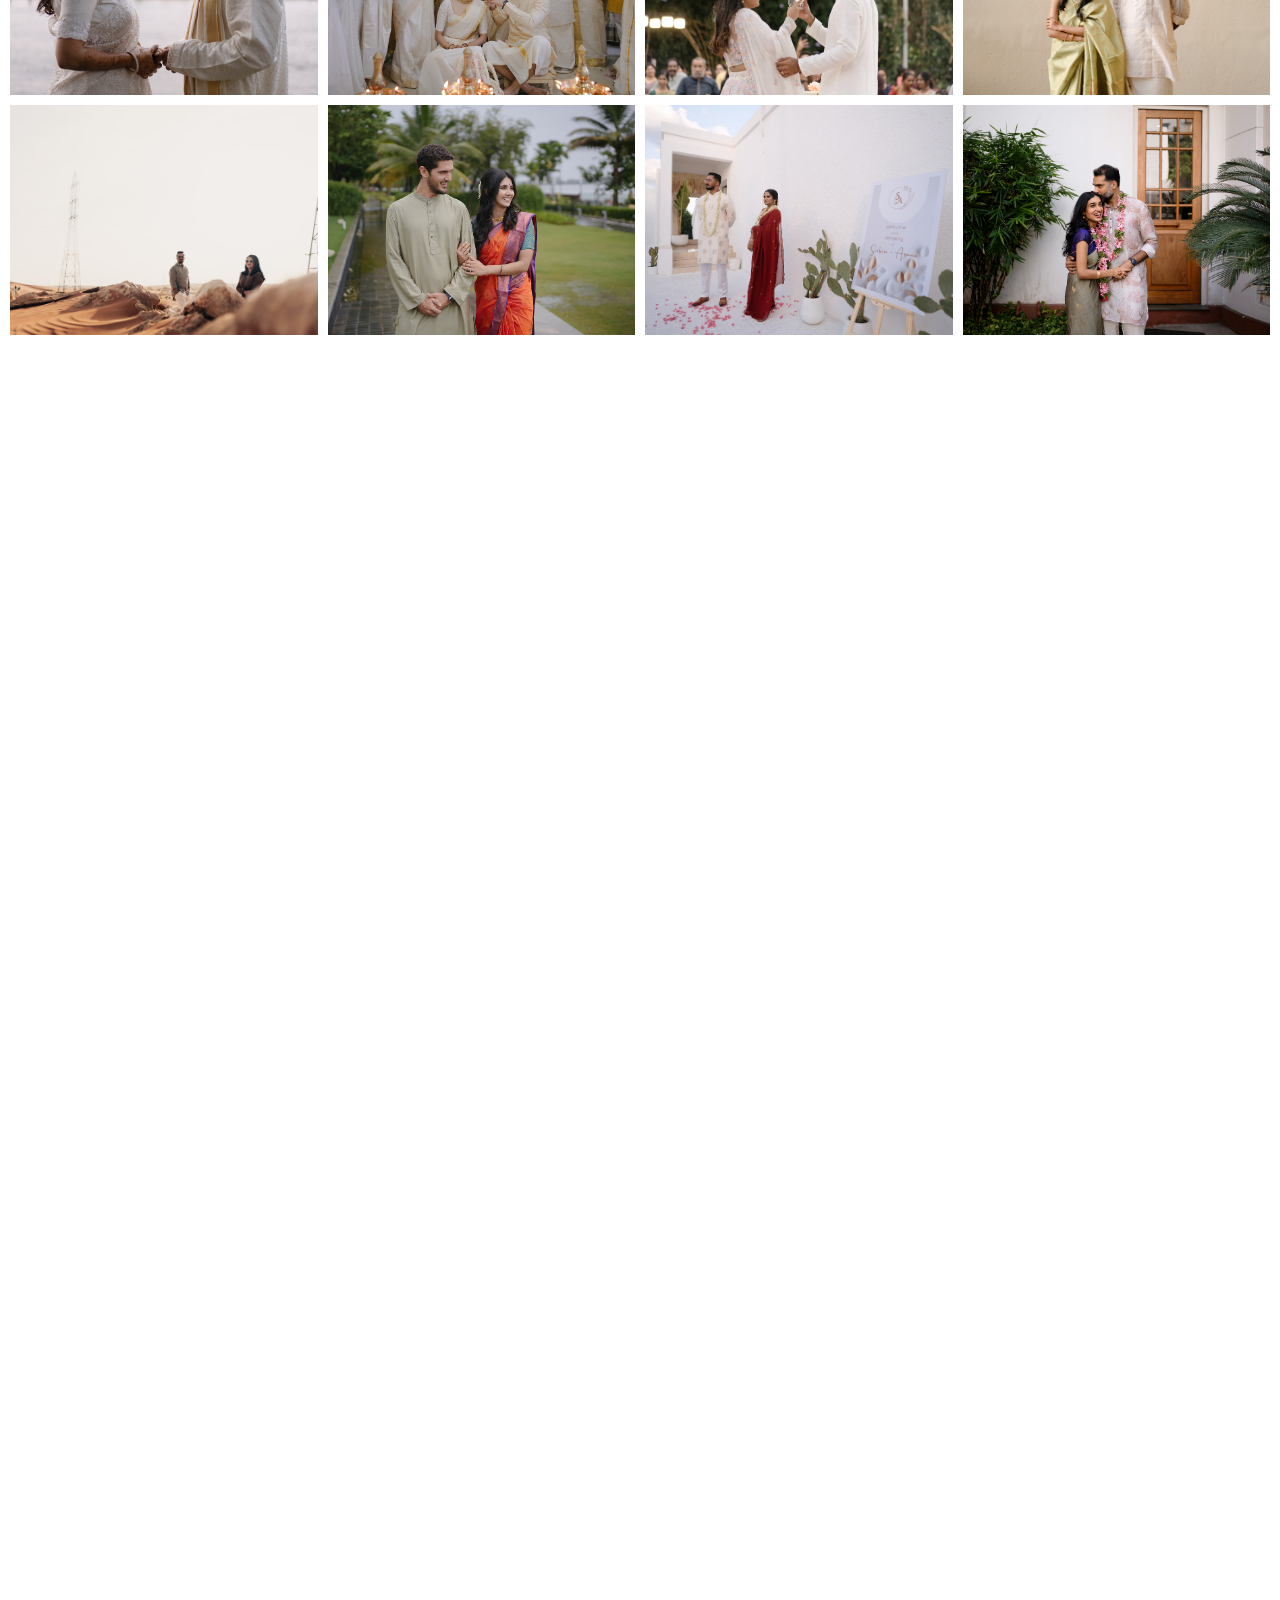
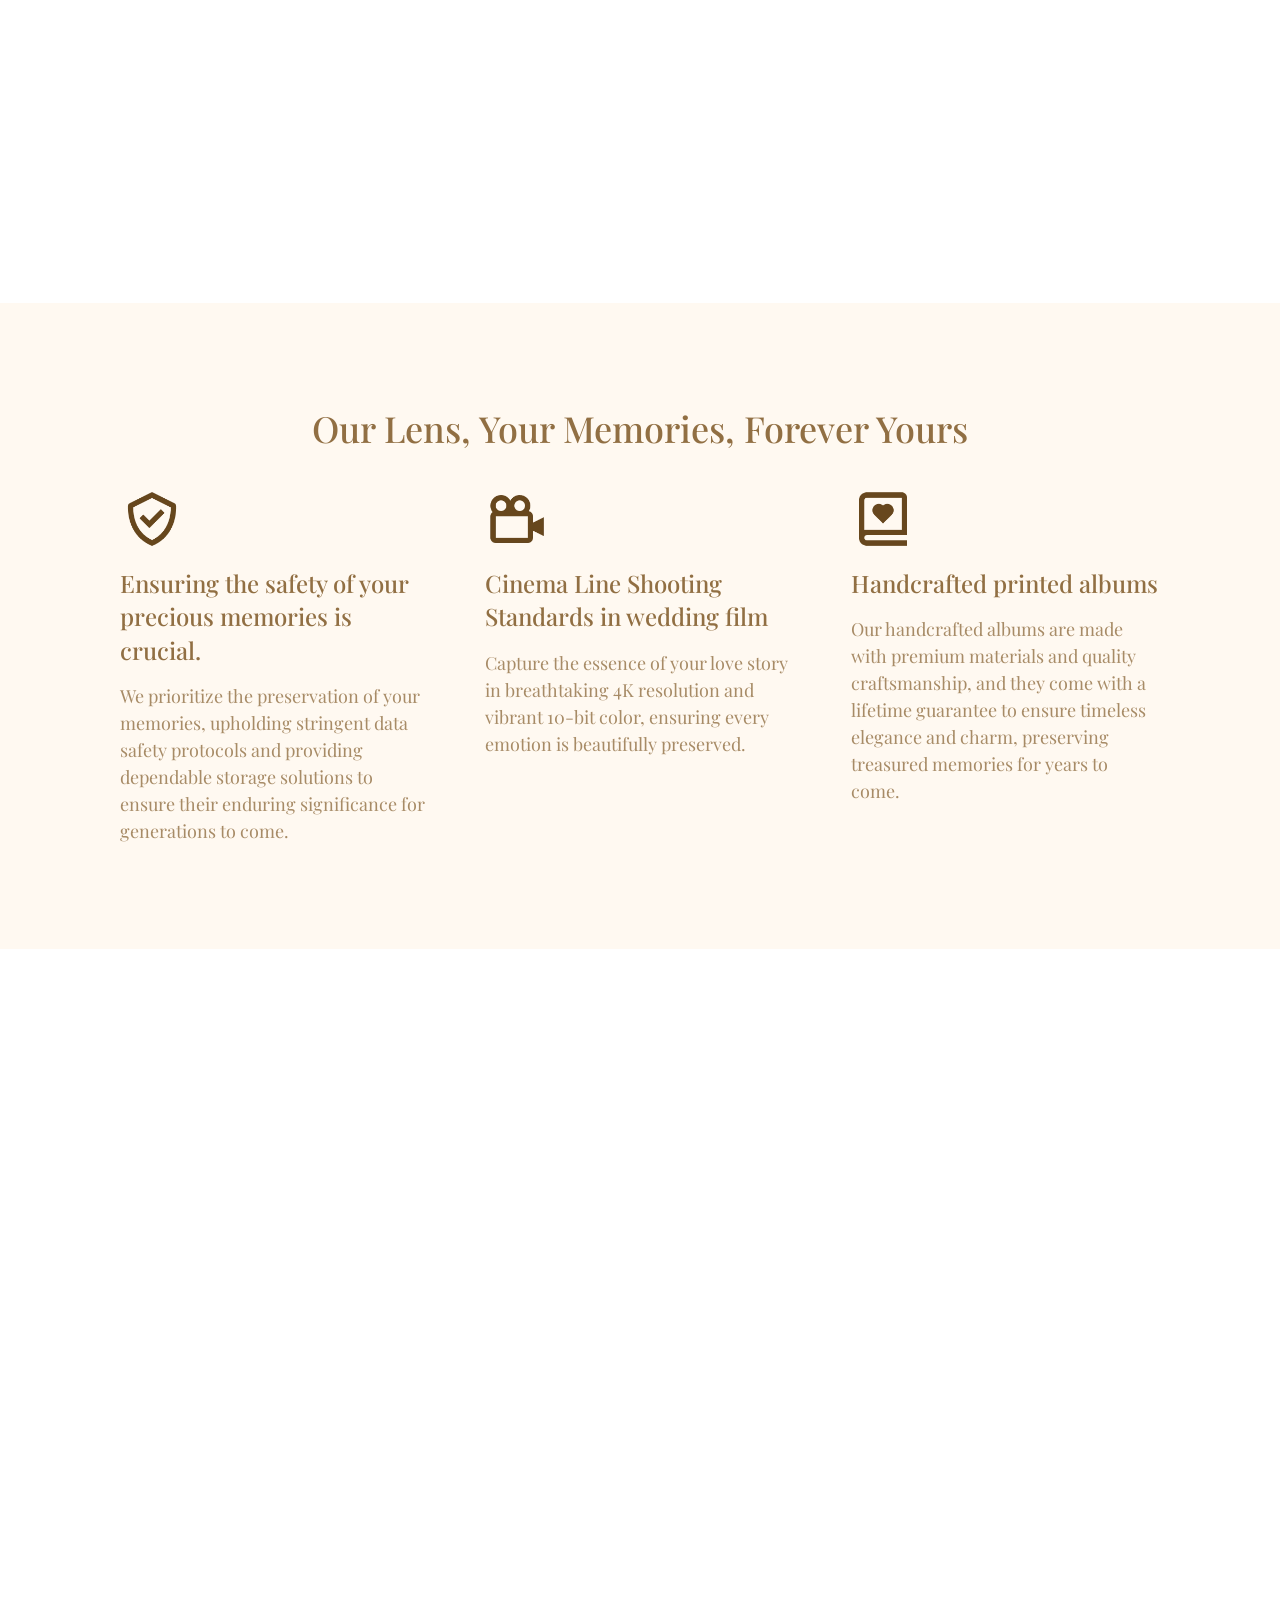
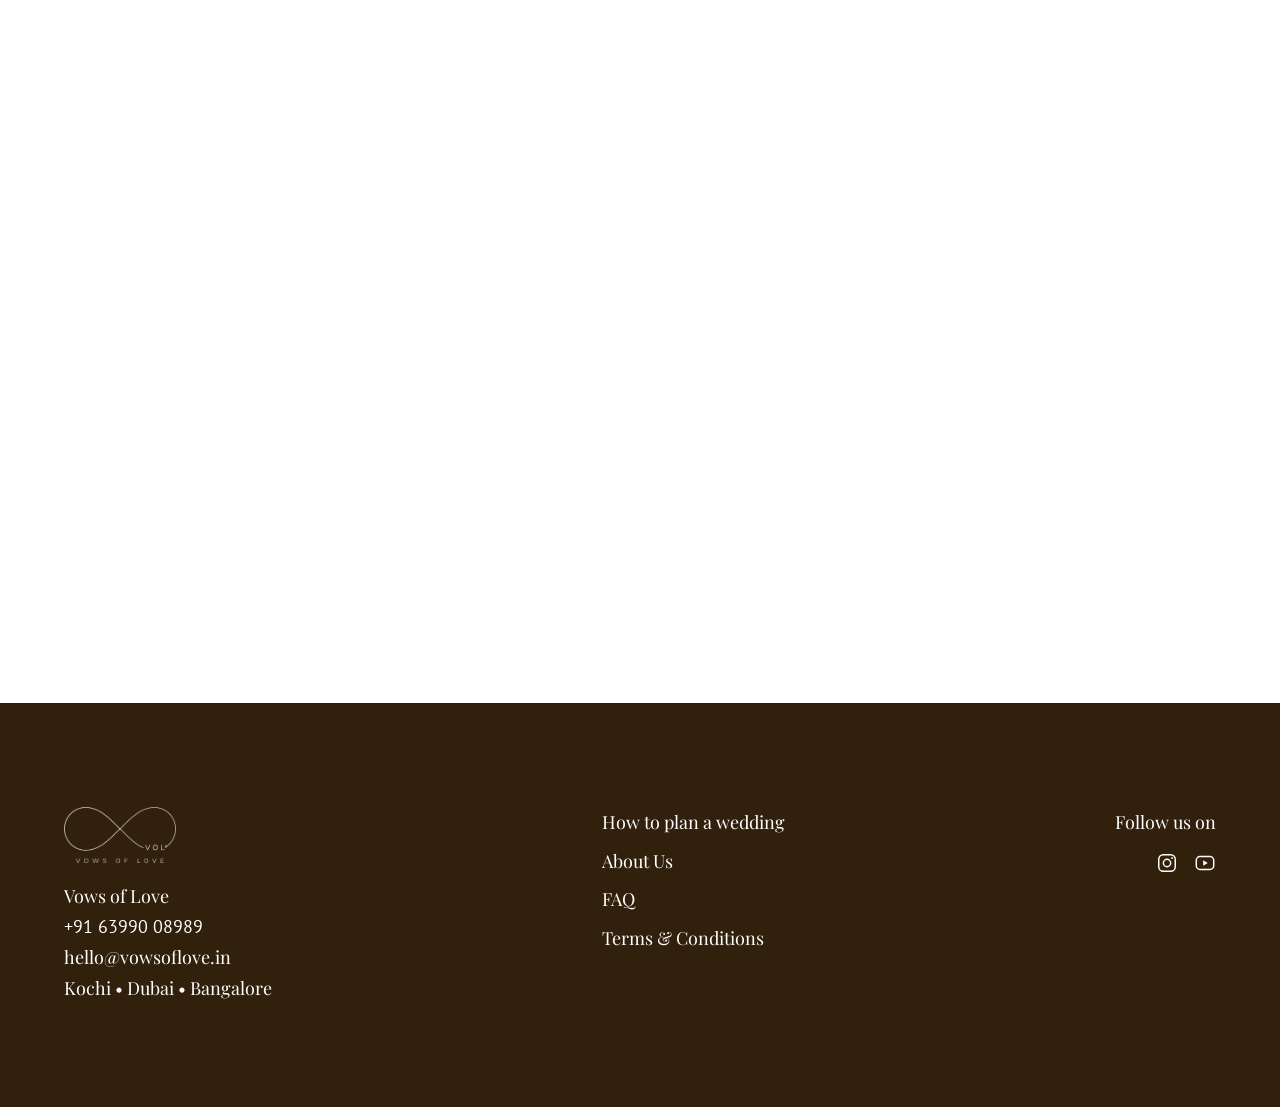
==== commit 4436bc74: "Add blog with Supabase-backed admin, FAQ page and About content - Blog listing and post detail pages" ====
--- a/index.html
+++ b/index.html
@@ -67,7 +67,7 @@
       <span></span><span></span><span></span>
     </button>
     <nav class="nav">
-      <a href="https://vowsoflove.pic-time.com/-anvithaamit/slidesblog/66155a6d12dd9012b037dd40?slideshowview=AAAAAN8AAACKPHDAaa4fJypTde-3_Q6gs95QeLQ_LTRPtUSsc5kYBvK4cDOcnmOZUrhyar-ElF2BUxKzBl6lVpk8tLTEt8O_mPviJJw5xzw56e62Av_DvQ,," target="_blank" rel="noopener">Blog</a>
+      <a href="blog.html">Blog</a>
       <a href="about.html">About Us</a>
       <a href="https://vowsoflove.pic-time.com/portfolio" target="_blank" rel="noopener">Portfolio</a>
       <span class="socials">
@@ -152,9 +152,9 @@
   <h2 class="sec-title reveal">Our Approach</h2>
   <p class="approach__lead reveal">We strongly believe that, genuine interest of understanding each of our couple is the best way to ensure the documentation of your big day and to deliver something that stays close to their heart forever. Our approach involves three stages,</p>
   <div class="approach__cols reveal">
-    <p><b>RAW</b>Unfiltered emotions. Honest moments. Real stories. We allow moments to unfold naturally rather than turning your wedding into a constant photoshoot.</p>
-    <p><b>PURE</b>We look beyond the décor and details to document the relationships, emotions and atmosphere that make your wedding yours.</p>
-     <p><b>CHOSEN</b>Every frame has a reason. From thousands of moments, we carefully choose the images and scenes that deserve to become part of your story.</p>
+    <p><b>RAW</b><br/>Unfiltered emotions. Honest moments. Real stories. We allow moments to unfold naturally rather than turning your wedding into a constant photoshoot.</p>
+    <p><b>PURE</b><br/>Timeless imagery built around people and connection. We look beyond the décor and details to document the relationships, emotions and atmosphere that make your wedding yours.</p>
+    <p><b>CHOSEN</b><br/>Every frame has a reason. From thousands of moments, we carefully choose the images and scenes that deserve to become part of your story.</p> 
   </div>
 </section>
 
@@ -223,6 +223,7 @@
     <nav class="f-links">
       <a href="how-to-plan-a-wedding.html">How to plan a wedding</a>
       <a href="about.html">About Us</a>
+      <a href="faq.html">FAQ</a>
       <a href="terms-and-conditions.html">Terms &amp; Conditions</a>
     </nav>
     <div class="f-social">
--- a/css/styles.css
+++ b/css/styles.css
@@ -269,6 +269,30 @@
 .prose .item{padding:22px 0;border-bottom:1px solid rgba(145,111,67,.18)}
 .prose .item:last-child{border-bottom:0}
 .prose p + p{margin-top:22px}
+.prose h3{
+  font-family:var(--serif);font-weight:600;font-size:20px;line-height:1.4;color:var(--brown);
+  margin:20px 0 8px;
+}
+.prose ul{list-style:none;padding:0;margin:16px 0 0;display:grid;gap:10px}
+.prose ul li{
+  font-family:var(--serif);font-weight:400;font-size:18px;line-height:1.6;color:var(--brown-80);
+  padding-left:18px;position:relative;
+}
+.prose ul li::before{content:"";position:absolute;left:0;top:.7em;width:6px;height:6px;border-radius:50%;background:var(--brown);opacity:.65}
+.prose ul.tags{grid-template-columns:repeat(2,max-content);column-gap:40px}
+.prose ul.tags li{padding-left:0}
+.prose ul.tags li::before{display:none}
+.prose .lead{font-style:italic;color:var(--brown)}
+.prose .tagline{margin-top:18px;font-family:var(--serif);font-weight:500;font-size:18px;letter-spacing:.12em;text-transform:uppercase;color:var(--brown)}
+.prose .values{display:grid;grid-template-columns:repeat(3,1fr);gap:20px;margin-top:20px}
+.prose .values > div{
+  background:#fffbf4;border:1px solid #ece0d0;border-radius:18px;padding:28px 24px;
+}
+.prose .values h3{margin-top:0}
+@media (max-width:700px){
+  .prose .values{grid-template-columns:1fr}
+  .prose ul.tags{grid-template-columns:1fr}
+}
 
 /* =========================================================
    Responsive
